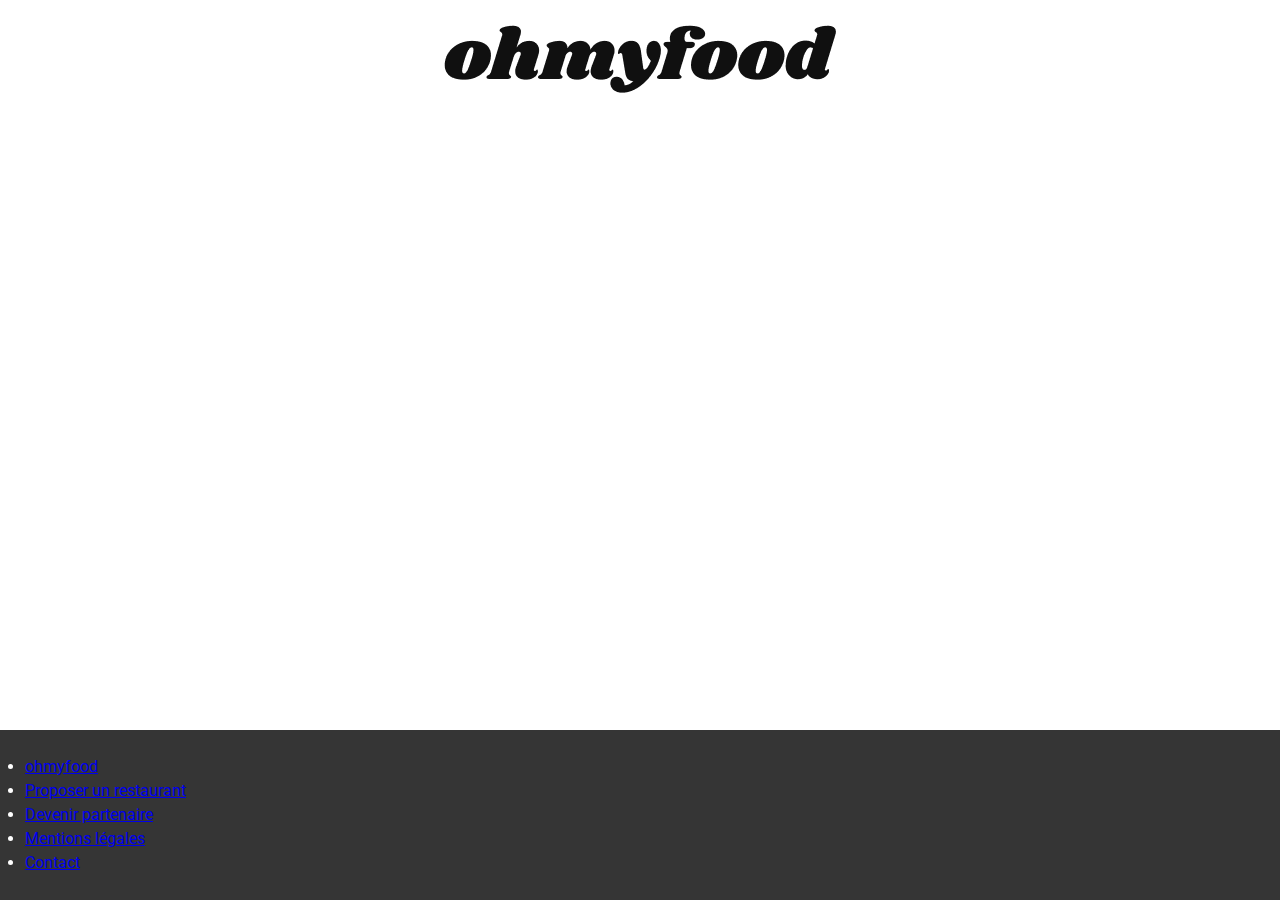
==== index.html @ a278713c "first commit" ====
<!DOCTYPE html>
<html lang="fr">

<head>
  <meta http-equiv="content-type" content="text/html; charset=utf-8" />
  <meta name="author" content="rocode" />
  <title>ohmyfood</title>
  <meta name="viewport" content="width=device-width, initial-scale=1.0" />
  <link rel="stylesheet" href="./public/css/main.css" media="all" />
</head>

<body>
  <div id="wrapper" class="flex-col">
    <!--  HEADER  -->
    <header>
      <!--  logo  -->
      <div class="head-logo">
        <a href="index.html">
          <img src="./public/pic/logo/ohmyfood.png" alt="logo Reservia" />
        </a>
      </div>
    </header>
    <!--  MAIN  -->
    <main>
      <section class="main-head">

      </section>
    </main>
    <!--  FOOTER  -->
    <footer>
      <nav>
        <ul>
          <li><a href="#">ohmyfood</a></li>
          <li><a href="#">Proposer un restaurant</a></li>
          <li><a href="#">Devenir partenaire</a></li>
          <li><a href="#">Mentions légales</a></li>
          <li><a href="#">Contact</a></li>
        </ul>
      </nav>
    </footer>
  </div>
</body>
</html>
---- public/css/main.css ----
@import url("https://fonts.googleapis.com/css2?family=Roboto:wght@400;700&family=Shrikhand&display=swap");
* {
  margin: 0;
  padding: 0;
  border: 0;
  -webkit-box-sizing: border-box;
          box-sizing: border-box;
}

html {
  font-size: 100%;
}

body {
  height: 100%;
  width: 100%;
  background-color: white;
  color: black;
  scroll-behavior: smooth;
  font-family: Roboto, sans-serif;
  font-size: 1rem;
  font-weight: normal;
  line-height: 1.5;
}

main {
  -webkit-box-flex: 1;
      -ms-flex-positive: 1;
          flex-grow: 1;
}

.flex-row {
  display: -webkit-box;
  display: -ms-flexbox;
  display: flex;
  -webkit-box-orient: horizontal;
  -webkit-box-direction: normal;
      -ms-flex-direction: row;
          flex-direction: row;
}

.flex-row-wrap {
  display: -webkit-box;
  display: -ms-flexbox;
  display: flex;
  -webkit-box-orient: horizontal;
  -webkit-box-direction: normal;
      -ms-flex-flow: row wrap;
          flex-flow: row wrap;
}

.flex-col {
  display: -webkit-box;
  display: -ms-flexbox;
  display: flex;
  -webkit-box-orient: vertical;
  -webkit-box-direction: normal;
      -ms-flex-direction: column;
          flex-direction: column;
}

.flex-col-wrap {
  display: -webkit-box;
  display: -ms-flexbox;
  display: flex;
  -webkit-box-orient: vertical;
  -webkit-box-direction: normal;
      -ms-flex-flow: column wrap;
          flex-flow: column wrap;
}

#wrapper {
  min-height: 100vh;
}

header {
  padding-top: 1.5625rem;
  padding-bottom: 0.75rem;
  display: -webkit-box;
  display: -ms-flexbox;
  display: flex;
  -webkit-box-align: center;
      -ms-flex-align: center;
          align-items: center;
  -webkit-box-pack: center;
      -ms-flex-pack: center;
          justify-content: center;
}

header img {
  max-width: 100%;
  min-width: 6rem;
  height: auto;
}

.head-logo {
  -webkit-box-flex: 1;
      -ms-flex-positive: 1;
          flex-grow: 1;
  padding-left: 6.5625rem;
  padding-right: 6.5625rem;
  text-align: center;
  line-height: 0;
}

footer {
  padding: 1.5625rem;
  color: white;
  background: #353535;
}

/*!
 * Font Awesome Free 5.15.3 by @fontawesome - https://fontawesome.com
 * License - https://fontawesome.com/license/free (Icons: CC BY 4.0, Fonts: SIL OFL 1.1, Code: MIT License)
 */
/*!
 * Font Awesome Free 5.15.3 by @fontawesome - https://fontawesome.com
 * License - https://fontawesome.com/license/free (Icons: CC BY 4.0, Fonts: SIL OFL 1.1, Code: MIT License)
 */
@font-face {
  font-family: 'Font Awesome 5 Free';
  font-style: normal;
  font-weight: 900;
  font-display: block;
  src: url("./public/fonts/fa-solid-900.eot");
  src: url("./public/fonts/fa-solid-900.eot?#iefix") format("embedded-opentype"), url("./public/fonts/fa-solid-900.woff2") format("woff2"), url("./public/fonts/fa-solid-900.woff") format("woff"), url("./public/fonts/fa-solid-900.ttf") format("truetype"), url("./public/fonts/fa-solid-900.svg#fontawesome") format("svg");
}

.fa,
.fas {
  font-family: 'Font Awesome 5 Free';
  font-weight: 900;
}

.fa,
.fas,
.far,
.fal,
.fad,
.fab {
  -moz-osx-font-smoothing: grayscale;
  -webkit-font-smoothing: antialiased;
  display: inline-block;
  font-style: normal;
  font-variant: normal;
  text-rendering: auto;
  line-height: 1;
}

.fa-lg {
  font-size: 1.33333em;
  line-height: 0.75em;
  vertical-align: -.0667em;
}

.fa-xs {
  font-size: .75em;
}

.fa-sm {
  font-size: .875em;
}

.fa-1x {
  font-size: 1em;
}

.fa-2x {
  font-size: 2em;
}

.fa-3x {
  font-size: 3em;
}

.fa-4x {
  font-size: 4em;
}

.fa-5x {
  font-size: 5em;
}

.fa-6x {
  font-size: 6em;
}

.fa-7x {
  font-size: 7em;
}

.fa-8x {
  font-size: 8em;
}

.fa-9x {
  font-size: 9em;
}

.fa-10x {
  font-size: 10em;
}

.fa-fw {
  text-align: center;
  width: 1.25em;
}

.fa-ul {
  list-style-type: none;
  margin-left: 2.5em;
  padding-left: 0;
}

.fa-ul > li {
  position: relative;
}

.fa-li {
  left: -2em;
  position: absolute;
  text-align: center;
  width: 2em;
  line-height: inherit;
}

.fa-border {
  border: solid 0.08em #eee;
  border-radius: .1em;
  padding: .2em .25em .15em;
}

.fa-pull-left {
  float: left;
}

.fa-pull-right {
  float: right;
}

.fa.fa-pull-left,
.fas.fa-pull-left,
.far.fa-pull-left,
.fal.fa-pull-left,
.fab.fa-pull-left {
  margin-right: .3em;
}

.fa.fa-pull-right,
.fas.fa-pull-right,
.far.fa-pull-right,
.fal.fa-pull-right,
.fab.fa-pull-right {
  margin-left: .3em;
}

.fa-spin {
  -webkit-animation: fa-spin 2s infinite linear;
          animation: fa-spin 2s infinite linear;
}

.fa-pulse {
  -webkit-animation: fa-spin 1s infinite steps(8);
          animation: fa-spin 1s infinite steps(8);
}

@-webkit-keyframes fa-spin {
  0% {
    -webkit-transform: rotate(0deg);
            transform: rotate(0deg);
  }
  100% {
    -webkit-transform: rotate(360deg);
            transform: rotate(360deg);
  }
}

@keyframes fa-spin {
  0% {
    -webkit-transform: rotate(0deg);
            transform: rotate(0deg);
  }
  100% {
    -webkit-transform: rotate(360deg);
            transform: rotate(360deg);
  }
}

.fa-rotate-90 {
  -ms-filter: "progid:DXImageTransform.Microsoft.BasicImage(rotation=1)";
  -webkit-transform: rotate(90deg);
      -ms-transform: rotate(90deg);
          transform: rotate(90deg);
}

.fa-rotate-180 {
  -ms-filter: "progid:DXImageTransform.Microsoft.BasicImage(rotation=2)";
  -webkit-transform: rotate(180deg);
      -ms-transform: rotate(180deg);
          transform: rotate(180deg);
}

.fa-rotate-270 {
  -ms-filter: "progid:DXImageTransform.Microsoft.BasicImage(rotation=3)";
  -webkit-transform: rotate(270deg);
      -ms-transform: rotate(270deg);
          transform: rotate(270deg);
}

.fa-flip-horizontal {
  -ms-filter: "progid:DXImageTransform.Microsoft.BasicImage(rotation=0, mirror=1)";
  -webkit-transform: scale(-1, 1);
      -ms-transform: scale(-1, 1);
          transform: scale(-1, 1);
}

.fa-flip-vertical {
  -ms-filter: "progid:DXImageTransform.Microsoft.BasicImage(rotation=2, mirror=1)";
  -webkit-transform: scale(1, -1);
      -ms-transform: scale(1, -1);
          transform: scale(1, -1);
}

.fa-flip-both, .fa-flip-horizontal.fa-flip-vertical {
  -ms-filter: "progid:DXImageTransform.Microsoft.BasicImage(rotation=2, mirror=1)";
  -webkit-transform: scale(-1, -1);
      -ms-transform: scale(-1, -1);
          transform: scale(-1, -1);
}

:root .fa-rotate-90,
:root .fa-rotate-180,
:root .fa-rotate-270,
:root .fa-flip-horizontal,
:root .fa-flip-vertical,
:root .fa-flip-both {
  -webkit-filter: none;
          filter: none;
}

.fa-stack {
  display: inline-block;
  height: 2em;
  line-height: 2em;
  position: relative;
  vertical-align: middle;
  width: 2.5em;
}

.fa-stack-1x,
.fa-stack-2x {
  left: 0;
  position: absolute;
  text-align: center;
  width: 100%;
}

.fa-stack-1x {
  line-height: inherit;
}

.fa-stack-2x {
  font-size: 2em;
}

.fa-inverse {
  color: #fff;
}

/* Font Awesome uses the Unicode Private Use Area (PUA) to ensure screen
readers do not read off random characters that represent icons */
.fa-500px:before {
  content: "\f26e";
}

.fa-accessible-icon:before {
  content: "\f368";
}

.fa-accusoft:before {
  content: "\f369";
}

.fa-acquisitions-incorporated:before {
  content: "\f6af";
}

.fa-ad:before {
  content: "\f641";
}

.fa-address-book:before {
  content: "\f2b9";
}

.fa-address-card:before {
  content: "\f2bb";
}

.fa-adjust:before {
  content: "\f042";
}

.fa-adn:before {
  content: "\f170";
}

.fa-adversal:before {
  content: "\f36a";
}

.fa-affiliatetheme:before {
  content: "\f36b";
}

.fa-air-freshener:before {
  content: "\f5d0";
}

.fa-airbnb:before {
  content: "\f834";
}

.fa-algolia:before {
  content: "\f36c";
}

.fa-align-center:before {
  content: "\f037";
}

.fa-align-justify:before {
  content: "\f039";
}

.fa-align-left:before {
  content: "\f036";
}

.fa-align-right:before {
  content: "\f038";
}

.fa-alipay:before {
  content: "\f642";
}

.fa-allergies:before {
  content: "\f461";
}

.fa-amazon:before {
  content: "\f270";
}

.fa-amazon-pay:before {
  content: "\f42c";
}

.fa-ambulance:before {
  content: "\f0f9";
}

.fa-american-sign-language-interpreting:before {
  content: "\f2a3";
}

.fa-amilia:before {
  content: "\f36d";
}

.fa-anchor:before {
  content: "\f13d";
}

.fa-android:before {
  content: "\f17b";
}

.fa-angellist:before {
  content: "\f209";
}

.fa-angle-double-down:before {
  content: "\f103";
}

.fa-angle-double-left:before {
  content: "\f100";
}

.fa-angle-double-right:before {
  content: "\f101";
}

.fa-angle-double-up:before {
  content: "\f102";
}

.fa-angle-down:before {
  content: "\f107";
}

.fa-angle-left:before {
  content: "\f104";
}

.fa-angle-right:before {
  content: "\f105";
}

.fa-angle-up:before {
  content: "\f106";
}

.fa-angry:before {
  content: "\f556";
}

.fa-angrycreative:before {
  content: "\f36e";
}

.fa-angular:before {
  content: "\f420";
}

.fa-ankh:before {
  content: "\f644";
}

.fa-app-store:before {
  content: "\f36f";
}

.fa-app-store-ios:before {
  content: "\f370";
}

.fa-apper:before {
  content: "\f371";
}

.fa-apple:before {
  content: "\f179";
}

.fa-apple-alt:before {
  content: "\f5d1";
}

.fa-apple-pay:before {
  content: "\f415";
}

.fa-archive:before {
  content: "\f187";
}

.fa-archway:before {
  content: "\f557";
}

.fa-arrow-alt-circle-down:before {
  content: "\f358";
}

.fa-arrow-alt-circle-left:before {
  content: "\f359";
}

.fa-arrow-alt-circle-right:before {
  content: "\f35a";
}

.fa-arrow-alt-circle-up:before {
  content: "\f35b";
}

.fa-arrow-circle-down:before {
  content: "\f0ab";
}

.fa-arrow-circle-left:before {
  content: "\f0a8";
}

.fa-arrow-circle-right:before {
  content: "\f0a9";
}

.fa-arrow-circle-up:before {
  content: "\f0aa";
}

.fa-arrow-down:before {
  content: "\f063";
}

.fa-arrow-left:before {
  content: "\f060";
}

.fa-arrow-right:before {
  content: "\f061";
}

.fa-arrow-up:before {
  content: "\f062";
}

.fa-arrows-alt:before {
  content: "\f0b2";
}

.fa-arrows-alt-h:before {
  content: "\f337";
}

.fa-arrows-alt-v:before {
  content: "\f338";
}

.fa-artstation:before {
  content: "\f77a";
}

.fa-assistive-listening-systems:before {
  content: "\f2a2";
}

.fa-asterisk:before {
  content: "\f069";
}

.fa-asymmetrik:before {
  content: "\f372";
}

.fa-at:before {
  content: "\f1fa";
}

.fa-atlas:before {
  content: "\f558";
}

.fa-atlassian:before {
  content: "\f77b";
}

.fa-atom:before {
  content: "\f5d2";
}

.fa-audible:before {
  content: "\f373";
}

.fa-audio-description:before {
  content: "\f29e";
}

.fa-autoprefixer:before {
  content: "\f41c";
}

.fa-avianex:before {
  content: "\f374";
}

.fa-aviato:before {
  content: "\f421";
}

.fa-award:before {
  content: "\f559";
}

.fa-aws:before {
  content: "\f375";
}

.fa-baby:before {
  content: "\f77c";
}

.fa-baby-carriage:before {
  content: "\f77d";
}

.fa-backspace:before {
  content: "\f55a";
}

.fa-backward:before {
  content: "\f04a";
}

.fa-bacon:before {
  content: "\f7e5";
}

.fa-bacteria:before {
  content: "\e059";
}

.fa-bacterium:before {
  content: "\e05a";
}

.fa-bahai:before {
  content: "\f666";
}

.fa-balance-scale:before {
  content: "\f24e";
}

.fa-balance-scale-left:before {
  content: "\f515";
}

.fa-balance-scale-right:before {
  content: "\f516";
}

.fa-ban:before {
  content: "\f05e";
}

.fa-band-aid:before {
  content: "\f462";
}

.fa-bandcamp:before {
  content: "\f2d5";
}

.fa-barcode:before {
  content: "\f02a";
}

.fa-bars:before {
  content: "\f0c9";
}

.fa-baseball-ball:before {
  content: "\f433";
}

.fa-basketball-ball:before {
  content: "\f434";
}

.fa-bath:before {
  content: "\f2cd";
}

.fa-battery-empty:before {
  content: "\f244";
}

.fa-battery-full:before {
  content: "\f240";
}

.fa-battery-half:before {
  content: "\f242";
}

.fa-battery-quarter:before {
  content: "\f243";
}

.fa-battery-three-quarters:before {
  content: "\f241";
}

.fa-battle-net:before {
  content: "\f835";
}

.fa-bed:before {
  content: "\f236";
}

.fa-beer:before {
  content: "\f0fc";
}

.fa-behance:before {
  content: "\f1b4";
}

.fa-behance-square:before {
  content: "\f1b5";
}

.fa-bell:before {
  content: "\f0f3";
}

.fa-bell-slash:before {
  content: "\f1f6";
}

.fa-bezier-curve:before {
  content: "\f55b";
}

.fa-bible:before {
  content: "\f647";
}

.fa-bicycle:before {
  content: "\f206";
}

.fa-biking:before {
  content: "\f84a";
}

.fa-bimobject:before {
  content: "\f378";
}

.fa-binoculars:before {
  content: "\f1e5";
}

.fa-biohazard:before {
  content: "\f780";
}

.fa-birthday-cake:before {
  content: "\f1fd";
}

.fa-bitbucket:before {
  content: "\f171";
}

.fa-bitcoin:before {
  content: "\f379";
}

.fa-bity:before {
  content: "\f37a";
}

.fa-black-tie:before {
  content: "\f27e";
}

.fa-blackberry:before {
  content: "\f37b";
}

.fa-blender:before {
  content: "\f517";
}

.fa-blender-phone:before {
  content: "\f6b6";
}

.fa-blind:before {
  content: "\f29d";
}

.fa-blog:before {
  content: "\f781";
}

.fa-blogger:before {
  content: "\f37c";
}

.fa-blogger-b:before {
  content: "\f37d";
}

.fa-bluetooth:before {
  content: "\f293";
}

.fa-bluetooth-b:before {
  content: "\f294";
}

.fa-bold:before {
  content: "\f032";
}

.fa-bolt:before {
  content: "\f0e7";
}

.fa-bomb:before {
  content: "\f1e2";
}

.fa-bone:before {
  content: "\f5d7";
}

.fa-bong:before {
  content: "\f55c";
}

.fa-book:before {
  content: "\f02d";
}

.fa-book-dead:before {
  content: "\f6b7";
}

.fa-book-medical:before {
  content: "\f7e6";
}

.fa-book-open:before {
  content: "\f518";
}

.fa-book-reader:before {
  content: "\f5da";
}

.fa-bookmark:before {
  content: "\f02e";
}

.fa-bootstrap:before {
  content: "\f836";
}

.fa-border-all:before {
  content: "\f84c";
}

.fa-border-none:before {
  content: "\f850";
}

.fa-border-style:before {
  content: "\f853";
}

.fa-bowling-ball:before {
  content: "\f436";
}

.fa-box:before {
  content: "\f466";
}

.fa-box-open:before {
  content: "\f49e";
}

.fa-box-tissue:before {
  content: "\e05b";
}

.fa-boxes:before {
  content: "\f468";
}

.fa-braille:before {
  content: "\f2a1";
}

.fa-brain:before {
  content: "\f5dc";
}

.fa-bread-slice:before {
  content: "\f7ec";
}

.fa-briefcase:before {
  content: "\f0b1";
}

.fa-briefcase-medical:before {
  content: "\f469";
}

.fa-broadcast-tower:before {
  content: "\f519";
}

.fa-broom:before {
  content: "\f51a";
}

.fa-brush:before {
  content: "\f55d";
}

.fa-btc:before {
  content: "\f15a";
}

.fa-buffer:before {
  content: "\f837";
}

.fa-bug:before {
  content: "\f188";
}

.fa-building:before {
  content: "\f1ad";
}

.fa-bullhorn:before {
  content: "\f0a1";
}

.fa-bullseye:before {
  content: "\f140";
}

.fa-burn:before {
  content: "\f46a";
}

.fa-buromobelexperte:before {
  content: "\f37f";
}

.fa-bus:before {
  content: "\f207";
}

.fa-bus-alt:before {
  content: "\f55e";
}

.fa-business-time:before {
  content: "\f64a";
}

.fa-buy-n-large:before {
  content: "\f8a6";
}

.fa-buysellads:before {
  content: "\f20d";
}

.fa-calculator:before {
  content: "\f1ec";
}

.fa-calendar:before {
  content: "\f133";
}

.fa-calendar-alt:before {
  content: "\f073";
}

.fa-calendar-check:before {
  content: "\f274";
}

.fa-calendar-day:before {
  content: "\f783";
}

.fa-calendar-minus:before {
  content: "\f272";
}

.fa-calendar-plus:before {
  content: "\f271";
}

.fa-calendar-times:before {
  content: "\f273";
}

.fa-calendar-week:before {
  content: "\f784";
}

.fa-camera:before {
  content: "\f030";
}

.fa-camera-retro:before {
  content: "\f083";
}

.fa-campground:before {
  content: "\f6bb";
}

.fa-canadian-maple-leaf:before {
  content: "\f785";
}

.fa-candy-cane:before {
  content: "\f786";
}

.fa-cannabis:before {
  content: "\f55f";
}

.fa-capsules:before {
  content: "\f46b";
}

.fa-car:before {
  content: "\f1b9";
}

.fa-car-alt:before {
  content: "\f5de";
}

.fa-car-battery:before {
  content: "\f5df";
}

.fa-car-crash:before {
  content: "\f5e1";
}

.fa-car-side:before {
  content: "\f5e4";
}

.fa-caravan:before {
  content: "\f8ff";
}

.fa-caret-down:before {
  content: "\f0d7";
}

.fa-caret-left:before {
  content: "\f0d9";
}

.fa-caret-right:before {
  content: "\f0da";
}

.fa-caret-square-down:before {
  content: "\f150";
}

.fa-caret-square-left:before {
  content: "\f191";
}

.fa-caret-square-right:before {
  content: "\f152";
}

.fa-caret-square-up:before {
  content: "\f151";
}

.fa-caret-up:before {
  content: "\f0d8";
}

.fa-carrot:before {
  content: "\f787";
}

.fa-cart-arrow-down:before {
  content: "\f218";
}

.fa-cart-plus:before {
  content: "\f217";
}

.fa-cash-register:before {
  content: "\f788";
}

.fa-cat:before {
  content: "\f6be";
}

.fa-cc-amazon-pay:before {
  content: "\f42d";
}

.fa-cc-amex:before {
  content: "\f1f3";
}

.fa-cc-apple-pay:before {
  content: "\f416";
}

.fa-cc-diners-club:before {
  content: "\f24c";
}

.fa-cc-discover:before {
  content: "\f1f2";
}

.fa-cc-jcb:before {
  content: "\f24b";
}

.fa-cc-mastercard:before {
  content: "\f1f1";
}

.fa-cc-paypal:before {
  content: "\f1f4";
}

.fa-cc-stripe:before {
  content: "\f1f5";
}

.fa-cc-visa:before {
  content: "\f1f0";
}

.fa-centercode:before {
  content: "\f380";
}

.fa-centos:before {
  content: "\f789";
}

.fa-certificate:before {
  content: "\f0a3";
}

.fa-chair:before {
  content: "\f6c0";
}

.fa-chalkboard:before {
  content: "\f51b";
}

.fa-chalkboard-teacher:before {
  content: "\f51c";
}

.fa-charging-station:before {
  content: "\f5e7";
}

.fa-chart-area:before {
  content: "\f1fe";
}

.fa-chart-bar:before {
  content: "\f080";
}

.fa-chart-line:before {
  content: "\f201";
}

.fa-chart-pie:before {
  content: "\f200";
}

.fa-check:before {
  content: "\f00c";
}

.fa-check-circle:before {
  content: "\f058";
}

.fa-check-double:before {
  content: "\f560";
}

.fa-check-square:before {
  content: "\f14a";
}

.fa-cheese:before {
  content: "\f7ef";
}

.fa-chess:before {
  content: "\f439";
}

.fa-chess-bishop:before {
  content: "\f43a";
}

.fa-chess-board:before {
  content: "\f43c";
}

.fa-chess-king:before {
  content: "\f43f";
}

.fa-chess-knight:before {
  content: "\f441";
}

.fa-chess-pawn:before {
  content: "\f443";
}

.fa-chess-queen:before {
  content: "\f445";
}

.fa-chess-rook:before {
  content: "\f447";
}

.fa-chevron-circle-down:before {
  content: "\f13a";
}

.fa-chevron-circle-left:before {
  content: "\f137";
}

.fa-chevron-circle-right:before {
  content: "\f138";
}

.fa-chevron-circle-up:before {
  content: "\f139";
}

.fa-chevron-down:before {
  content: "\f078";
}

.fa-chevron-left:before {
  content: "\f053";
}

.fa-chevron-right:before {
  content: "\f054";
}

.fa-chevron-up:before {
  content: "\f077";
}

.fa-child:before {
  content: "\f1ae";
}

.fa-chrome:before {
  content: "\f268";
}

.fa-chromecast:before {
  content: "\f838";
}

.fa-church:before {
  content: "\f51d";
}

.fa-circle:before {
  content: "\f111";
}

.fa-circle-notch:before {
  content: "\f1ce";
}

.fa-city:before {
  content: "\f64f";
}

.fa-clinic-medical:before {
  content: "\f7f2";
}

.fa-clipboard:before {
  content: "\f328";
}

.fa-clipboard-check:before {
  content: "\f46c";
}

.fa-clipboard-list:before {
  content: "\f46d";
}

.fa-clock:before {
  content: "\f017";
}

.fa-clone:before {
  content: "\f24d";
}

.fa-closed-captioning:before {
  content: "\f20a";
}

.fa-cloud:before {
  content: "\f0c2";
}

.fa-cloud-download-alt:before {
  content: "\f381";
}

.fa-cloud-meatball:before {
  content: "\f73b";
}

.fa-cloud-moon:before {
  content: "\f6c3";
}

.fa-cloud-moon-rain:before {
  content: "\f73c";
}

.fa-cloud-rain:before {
  content: "\f73d";
}

.fa-cloud-showers-heavy:before {
  content: "\f740";
}

.fa-cloud-sun:before {
  content: "\f6c4";
}

.fa-cloud-sun-rain:before {
  content: "\f743";
}

.fa-cloud-upload-alt:before {
  content: "\f382";
}

.fa-cloudflare:before {
  content: "\e07d";
}

.fa-cloudscale:before {
  content: "\f383";
}

.fa-cloudsmith:before {
  content: "\f384";
}

.fa-cloudversify:before {
  content: "\f385";
}

.fa-cocktail:before {
  content: "\f561";
}

.fa-code:before {
  content: "\f121";
}

.fa-code-branch:before {
  content: "\f126";
}

.fa-codepen:before {
  content: "\f1cb";
}

.fa-codiepie:before {
  content: "\f284";
}

.fa-coffee:before {
  content: "\f0f4";
}

.fa-cog:before {
  content: "\f013";
}

.fa-cogs:before {
  content: "\f085";
}

.fa-coins:before {
  content: "\f51e";
}

.fa-columns:before {
  content: "\f0db";
}

.fa-comment:before {
  content: "\f075";
}

.fa-comment-alt:before {
  content: "\f27a";
}

.fa-comment-dollar:before {
  content: "\f651";
}

.fa-comment-dots:before {
  content: "\f4ad";
}

.fa-comment-medical:before {
  content: "\f7f5";
}

.fa-comment-slash:before {
  content: "\f4b3";
}

.fa-comments:before {
  content: "\f086";
}

.fa-comments-dollar:before {
  content: "\f653";
}

.fa-compact-disc:before {
  content: "\f51f";
}

.fa-compass:before {
  content: "\f14e";
}

.fa-compress:before {
  content: "\f066";
}

.fa-compress-alt:before {
  content: "\f422";
}

.fa-compress-arrows-alt:before {
  content: "\f78c";
}

.fa-concierge-bell:before {
  content: "\f562";
}

.fa-confluence:before {
  content: "\f78d";
}

.fa-connectdevelop:before {
  content: "\f20e";
}

.fa-contao:before {
  content: "\f26d";
}

.fa-cookie:before {
  content: "\f563";
}

.fa-cookie-bite:before {
  content: "\f564";
}

.fa-copy:before {
  content: "\f0c5";
}

.fa-copyright:before {
  content: "\f1f9";
}

.fa-cotton-bureau:before {
  content: "\f89e";
}

.fa-couch:before {
  content: "\f4b8";
}

.fa-cpanel:before {
  content: "\f388";
}

.fa-creative-commons:before {
  content: "\f25e";
}

.fa-creative-commons-by:before {
  content: "\f4e7";
}

.fa-creative-commons-nc:before {
  content: "\f4e8";
}

.fa-creative-commons-nc-eu:before {
  content: "\f4e9";
}

.fa-creative-commons-nc-jp:before {
  content: "\f4ea";
}

.fa-creative-commons-nd:before {
  content: "\f4eb";
}

.fa-creative-commons-pd:before {
  content: "\f4ec";
}

.fa-creative-commons-pd-alt:before {
  content: "\f4ed";
}

.fa-creative-commons-remix:before {
  content: "\f4ee";
}

.fa-creative-commons-sa:before {
  content: "\f4ef";
}

.fa-creative-commons-sampling:before {
  content: "\f4f0";
}

.fa-creative-commons-sampling-plus:before {
  content: "\f4f1";
}

.fa-creative-commons-share:before {
  content: "\f4f2";
}

.fa-creative-commons-zero:before {
  content: "\f4f3";
}

.fa-credit-card:before {
  content: "\f09d";
}

.fa-critical-role:before {
  content: "\f6c9";
}

.fa-crop:before {
  content: "\f125";
}

.fa-crop-alt:before {
  content: "\f565";
}

.fa-cross:before {
  content: "\f654";
}

.fa-crosshairs:before {
  content: "\f05b";
}

.fa-crow:before {
  content: "\f520";
}

.fa-crown:before {
  content: "\f521";
}

.fa-crutch:before {
  content: "\f7f7";
}

.fa-css3:before {
  content: "\f13c";
}

.fa-css3-alt:before {
  content: "\f38b";
}

.fa-cube:before {
  content: "\f1b2";
}

.fa-cubes:before {
  content: "\f1b3";
}

.fa-cut:before {
  content: "\f0c4";
}

.fa-cuttlefish:before {
  content: "\f38c";
}

.fa-d-and-d:before {
  content: "\f38d";
}

.fa-d-and-d-beyond:before {
  content: "\f6ca";
}

.fa-dailymotion:before {
  content: "\e052";
}

.fa-dashcube:before {
  content: "\f210";
}

.fa-database:before {
  content: "\f1c0";
}

.fa-deaf:before {
  content: "\f2a4";
}

.fa-deezer:before {
  content: "\e077";
}

.fa-delicious:before {
  content: "\f1a5";
}

.fa-democrat:before {
  content: "\f747";
}

.fa-deploydog:before {
  content: "\f38e";
}

.fa-deskpro:before {
  content: "\f38f";
}

.fa-desktop:before {
  content: "\f108";
}

.fa-dev:before {
  content: "\f6cc";
}

.fa-deviantart:before {
  content: "\f1bd";
}

.fa-dharmachakra:before {
  content: "\f655";
}

.fa-dhl:before {
  content: "\f790";
}

.fa-diagnoses:before {
  content: "\f470";
}

.fa-diaspora:before {
  content: "\f791";
}

.fa-dice:before {
  content: "\f522";
}

.fa-dice-d20:before {
  content: "\f6cf";
}

.fa-dice-d6:before {
  content: "\f6d1";
}

.fa-dice-five:before {
  content: "\f523";
}

.fa-dice-four:before {
  content: "\f524";
}

.fa-dice-one:before {
  content: "\f525";
}

.fa-dice-six:before {
  content: "\f526";
}

.fa-dice-three:before {
  content: "\f527";
}

.fa-dice-two:before {
  content: "\f528";
}

.fa-digg:before {
  content: "\f1a6";
}

.fa-digital-ocean:before {
  content: "\f391";
}

.fa-digital-tachograph:before {
  content: "\f566";
}

.fa-directions:before {
  content: "\f5eb";
}

.fa-discord:before {
  content: "\f392";
}

.fa-discourse:before {
  content: "\f393";
}

.fa-disease:before {
  content: "\f7fa";
}

.fa-divide:before {
  content: "\f529";
}

.fa-dizzy:before {
  content: "\f567";
}

.fa-dna:before {
  content: "\f471";
}

.fa-dochub:before {
  content: "\f394";
}

.fa-docker:before {
  content: "\f395";
}

.fa-dog:before {
  content: "\f6d3";
}

.fa-dollar-sign:before {
  content: "\f155";
}

.fa-dolly:before {
  content: "\f472";
}

.fa-dolly-flatbed:before {
  content: "\f474";
}

.fa-donate:before {
  content: "\f4b9";
}

.fa-door-closed:before {
  content: "\f52a";
}

.fa-door-open:before {
  content: "\f52b";
}

.fa-dot-circle:before {
  content: "\f192";
}

.fa-dove:before {
  content: "\f4ba";
}

.fa-download:before {
  content: "\f019";
}

.fa-draft2digital:before {
  content: "\f396";
}

.fa-drafting-compass:before {
  content: "\f568";
}

.fa-dragon:before {
  content: "\f6d5";
}

.fa-draw-polygon:before {
  content: "\f5ee";
}

.fa-dribbble:before {
  content: "\f17d";
}

.fa-dribbble-square:before {
  content: "\f397";
}

.fa-dropbox:before {
  content: "\f16b";
}

.fa-drum:before {
  content: "\f569";
}

.fa-drum-steelpan:before {
  content: "\f56a";
}

.fa-drumstick-bite:before {
  content: "\f6d7";
}

.fa-drupal:before {
  content: "\f1a9";
}

.fa-dumbbell:before {
  content: "\f44b";
}

.fa-dumpster:before {
  content: "\f793";
}

.fa-dumpster-fire:before {
  content: "\f794";
}

.fa-dungeon:before {
  content: "\f6d9";
}

.fa-dyalog:before {
  content: "\f399";
}

.fa-earlybirds:before {
  content: "\f39a";
}

.fa-ebay:before {
  content: "\f4f4";
}

.fa-edge:before {
  content: "\f282";
}

.fa-edge-legacy:before {
  content: "\e078";
}

.fa-edit:before {
  content: "\f044";
}

.fa-egg:before {
  content: "\f7fb";
}

.fa-eject:before {
  content: "\f052";
}

.fa-elementor:before {
  content: "\f430";
}

.fa-ellipsis-h:before {
  content: "\f141";
}

.fa-ellipsis-v:before {
  content: "\f142";
}

.fa-ello:before {
  content: "\f5f1";
}

.fa-ember:before {
  content: "\f423";
}

.fa-empire:before {
  content: "\f1d1";
}

.fa-envelope:before {
  content: "\f0e0";
}

.fa-envelope-open:before {
  content: "\f2b6";
}

.fa-envelope-open-text:before {
  content: "\f658";
}

.fa-envelope-square:before {
  content: "\f199";
}

.fa-envira:before {
  content: "\f299";
}

.fa-equals:before {
  content: "\f52c";
}

.fa-eraser:before {
  content: "\f12d";
}

.fa-erlang:before {
  content: "\f39d";
}

.fa-ethereum:before {
  content: "\f42e";
}

.fa-ethernet:before {
  content: "\f796";
}

.fa-etsy:before {
  content: "\f2d7";
}

.fa-euro-sign:before {
  content: "\f153";
}

.fa-evernote:before {
  content: "\f839";
}

.fa-exchange-alt:before {
  content: "\f362";
}

.fa-exclamation:before {
  content: "\f12a";
}

.fa-exclamation-circle:before {
  content: "\f06a";
}

.fa-exclamation-triangle:before {
  content: "\f071";
}

.fa-expand:before {
  content: "\f065";
}

.fa-expand-alt:before {
  content: "\f424";
}

.fa-expand-arrows-alt:before {
  content: "\f31e";
}

.fa-expeditedssl:before {
  content: "\f23e";
}

.fa-external-link-alt:before {
  content: "\f35d";
}

.fa-external-link-square-alt:before {
  content: "\f360";
}

.fa-eye:before {
  content: "\f06e";
}

.fa-eye-dropper:before {
  content: "\f1fb";
}

.fa-eye-slash:before {
  content: "\f070";
}

.fa-facebook:before {
  content: "\f09a";
}

.fa-facebook-f:before {
  content: "\f39e";
}

.fa-facebook-messenger:before {
  content: "\f39f";
}

.fa-facebook-square:before {
  content: "\f082";
}

.fa-fan:before {
  content: "\f863";
}

.fa-fantasy-flight-games:before {
  content: "\f6dc";
}

.fa-fast-backward:before {
  content: "\f049";
}

.fa-fast-forward:before {
  content: "\f050";
}

.fa-faucet:before {
  content: "\e005";
}

.fa-fax:before {
  content: "\f1ac";
}

.fa-feather:before {
  content: "\f52d";
}

.fa-feather-alt:before {
  content: "\f56b";
}

.fa-fedex:before {
  content: "\f797";
}

.fa-fedora:before {
  content: "\f798";
}

.fa-female:before {
  content: "\f182";
}

.fa-fighter-jet:before {
  content: "\f0fb";
}

.fa-figma:before {
  content: "\f799";
}

.fa-file:before {
  content: "\f15b";
}

.fa-file-alt:before {
  content: "\f15c";
}

.fa-file-archive:before {
  content: "\f1c6";
}

.fa-file-audio:before {
  content: "\f1c7";
}

.fa-file-code:before {
  content: "\f1c9";
}

.fa-file-contract:before {
  content: "\f56c";
}

.fa-file-csv:before {
  content: "\f6dd";
}

.fa-file-download:before {
  content: "\f56d";
}

.fa-file-excel:before {
  content: "\f1c3";
}

.fa-file-export:before {
  content: "\f56e";
}

.fa-file-image:before {
  content: "\f1c5";
}

.fa-file-import:before {
  content: "\f56f";
}

.fa-file-invoice:before {
  content: "\f570";
}

.fa-file-invoice-dollar:before {
  content: "\f571";
}

.fa-file-medical:before {
  content: "\f477";
}

.fa-file-medical-alt:before {
  content: "\f478";
}

.fa-file-pdf:before {
  content: "\f1c1";
}

.fa-file-powerpoint:before {
  content: "\f1c4";
}

.fa-file-prescription:before {
  content: "\f572";
}

.fa-file-signature:before {
  content: "\f573";
}

.fa-file-upload:before {
  content: "\f574";
}

.fa-file-video:before {
  content: "\f1c8";
}

.fa-file-word:before {
  content: "\f1c2";
}

.fa-fill:before {
  content: "\f575";
}

.fa-fill-drip:before {
  content: "\f576";
}

.fa-film:before {
  content: "\f008";
}

.fa-filter:before {
  content: "\f0b0";
}

.fa-fingerprint:before {
  content: "\f577";
}

.fa-fire:before {
  content: "\f06d";
}

.fa-fire-alt:before {
  content: "\f7e4";
}

.fa-fire-extinguisher:before {
  content: "\f134";
}

.fa-firefox:before {
  content: "\f269";
}

.fa-firefox-browser:before {
  content: "\e007";
}

.fa-first-aid:before {
  content: "\f479";
}

.fa-first-order:before {
  content: "\f2b0";
}

.fa-first-order-alt:before {
  content: "\f50a";
}

.fa-firstdraft:before {
  content: "\f3a1";
}

.fa-fish:before {
  content: "\f578";
}

.fa-fist-raised:before {
  content: "\f6de";
}

.fa-flag:before {
  content: "\f024";
}

.fa-flag-checkered:before {
  content: "\f11e";
}

.fa-flag-usa:before {
  content: "\f74d";
}

.fa-flask:before {
  content: "\f0c3";
}

.fa-flickr:before {
  content: "\f16e";
}

.fa-flipboard:before {
  content: "\f44d";
}

.fa-flushed:before {
  content: "\f579";
}

.fa-fly:before {
  content: "\f417";
}

.fa-folder:before {
  content: "\f07b";
}

.fa-folder-minus:before {
  content: "\f65d";
}

.fa-folder-open:before {
  content: "\f07c";
}

.fa-folder-plus:before {
  content: "\f65e";
}

.fa-font:before {
  content: "\f031";
}

.fa-font-awesome:before {
  content: "\f2b4";
}

.fa-font-awesome-alt:before {
  content: "\f35c";
}

.fa-font-awesome-flag:before {
  content: "\f425";
}

.fa-font-awesome-logo-full:before {
  content: "\f4e6";
}

.fa-fonticons:before {
  content: "\f280";
}

.fa-fonticons-fi:before {
  content: "\f3a2";
}

.fa-football-ball:before {
  content: "\f44e";
}

.fa-fort-awesome:before {
  content: "\f286";
}

.fa-fort-awesome-alt:before {
  content: "\f3a3";
}

.fa-forumbee:before {
  content: "\f211";
}

.fa-forward:before {
  content: "\f04e";
}

.fa-foursquare:before {
  content: "\f180";
}

.fa-free-code-camp:before {
  content: "\f2c5";
}

.fa-freebsd:before {
  content: "\f3a4";
}

.fa-frog:before {
  content: "\f52e";
}

.fa-frown:before {
  content: "\f119";
}

.fa-frown-open:before {
  content: "\f57a";
}

.fa-fulcrum:before {
  content: "\f50b";
}

.fa-funnel-dollar:before {
  content: "\f662";
}

.fa-futbol:before {
  content: "\f1e3";
}

.fa-galactic-republic:before {
  content: "\f50c";
}

.fa-galactic-senate:before {
  content: "\f50d";
}

.fa-gamepad:before {
  content: "\f11b";
}

.fa-gas-pump:before {
  content: "\f52f";
}

.fa-gavel:before {
  content: "\f0e3";
}

.fa-gem:before {
  content: "\f3a5";
}

.fa-genderless:before {
  content: "\f22d";
}

.fa-get-pocket:before {
  content: "\f265";
}

.fa-gg:before {
  content: "\f260";
}

.fa-gg-circle:before {
  content: "\f261";
}

.fa-ghost:before {
  content: "\f6e2";
}

.fa-gift:before {
  content: "\f06b";
}

.fa-gifts:before {
  content: "\f79c";
}

.fa-git:before {
  content: "\f1d3";
}

.fa-git-alt:before {
  content: "\f841";
}

.fa-git-square:before {
  content: "\f1d2";
}

.fa-github:before {
  content: "\f09b";
}

.fa-github-alt:before {
  content: "\f113";
}

.fa-github-square:before {
  content: "\f092";
}

.fa-gitkraken:before {
  content: "\f3a6";
}

.fa-gitlab:before {
  content: "\f296";
}

.fa-gitter:before {
  content: "\f426";
}

.fa-glass-cheers:before {
  content: "\f79f";
}

.fa-glass-martini:before {
  content: "\f000";
}

.fa-glass-martini-alt:before {
  content: "\f57b";
}

.fa-glass-whiskey:before {
  content: "\f7a0";
}

.fa-glasses:before {
  content: "\f530";
}

.fa-glide:before {
  content: "\f2a5";
}

.fa-glide-g:before {
  content: "\f2a6";
}

.fa-globe:before {
  content: "\f0ac";
}

.fa-globe-africa:before {
  content: "\f57c";
}

.fa-globe-americas:before {
  content: "\f57d";
}

.fa-globe-asia:before {
  content: "\f57e";
}

.fa-globe-europe:before {
  content: "\f7a2";
}

.fa-gofore:before {
  content: "\f3a7";
}

.fa-golf-ball:before {
  content: "\f450";
}

.fa-goodreads:before {
  content: "\f3a8";
}

.fa-goodreads-g:before {
  content: "\f3a9";
}

.fa-google:before {
  content: "\f1a0";
}

.fa-google-drive:before {
  content: "\f3aa";
}

.fa-google-pay:before {
  content: "\e079";
}

.fa-google-play:before {
  content: "\f3ab";
}

.fa-google-plus:before {
  content: "\f2b3";
}

.fa-google-plus-g:before {
  content: "\f0d5";
}

.fa-google-plus-square:before {
  content: "\f0d4";
}

.fa-google-wallet:before {
  content: "\f1ee";
}

.fa-gopuram:before {
  content: "\f664";
}

.fa-graduation-cap:before {
  content: "\f19d";
}

.fa-gratipay:before {
  content: "\f184";
}

.fa-grav:before {
  content: "\f2d6";
}

.fa-greater-than:before {
  content: "\f531";
}

.fa-greater-than-equal:before {
  content: "\f532";
}

.fa-grimace:before {
  content: "\f57f";
}

.fa-grin:before {
  content: "\f580";
}

.fa-grin-alt:before {
  content: "\f581";
}

.fa-grin-beam:before {
  content: "\f582";
}

.fa-grin-beam-sweat:before {
  content: "\f583";
}

.fa-grin-hearts:before {
  content: "\f584";
}

.fa-grin-squint:before {
  content: "\f585";
}

.fa-grin-squint-tears:before {
  content: "\f586";
}

.fa-grin-stars:before {
  content: "\f587";
}

.fa-grin-tears:before {
  content: "\f588";
}

.fa-grin-tongue:before {
  content: "\f589";
}

.fa-grin-tongue-squint:before {
  content: "\f58a";
}

.fa-grin-tongue-wink:before {
  content: "\f58b";
}

.fa-grin-wink:before {
  content: "\f58c";
}

.fa-grip-horizontal:before {
  content: "\f58d";
}

.fa-grip-lines:before {
  content: "\f7a4";
}

.fa-grip-lines-vertical:before {
  content: "\f7a5";
}

.fa-grip-vertical:before {
  content: "\f58e";
}

.fa-gripfire:before {
  content: "\f3ac";
}

.fa-grunt:before {
  content: "\f3ad";
}

.fa-guilded:before {
  content: "\e07e";
}

.fa-guitar:before {
  content: "\f7a6";
}

.fa-gulp:before {
  content: "\f3ae";
}

.fa-h-square:before {
  content: "\f0fd";
}

.fa-hacker-news:before {
  content: "\f1d4";
}

.fa-hacker-news-square:before {
  content: "\f3af";
}

.fa-hackerrank:before {
  content: "\f5f7";
}

.fa-hamburger:before {
  content: "\f805";
}

.fa-hammer:before {
  content: "\f6e3";
}

.fa-hamsa:before {
  content: "\f665";
}

.fa-hand-holding:before {
  content: "\f4bd";
}

.fa-hand-holding-heart:before {
  content: "\f4be";
}

.fa-hand-holding-medical:before {
  content: "\e05c";
}

.fa-hand-holding-usd:before {
  content: "\f4c0";
}

.fa-hand-holding-water:before {
  content: "\f4c1";
}

.fa-hand-lizard:before {
  content: "\f258";
}

.fa-hand-middle-finger:before {
  content: "\f806";
}

.fa-hand-paper:before {
  content: "\f256";
}

.fa-hand-peace:before {
  content: "\f25b";
}

.fa-hand-point-down:before {
  content: "\f0a7";
}

.fa-hand-point-left:before {
  content: "\f0a5";
}

.fa-hand-point-right:before {
  content: "\f0a4";
}

.fa-hand-point-up:before {
  content: "\f0a6";
}

.fa-hand-pointer:before {
  content: "\f25a";
}

.fa-hand-rock:before {
  content: "\f255";
}

.fa-hand-scissors:before {
  content: "\f257";
}

.fa-hand-sparkles:before {
  content: "\e05d";
}

.fa-hand-spock:before {
  content: "\f259";
}

.fa-hands:before {
  content: "\f4c2";
}

.fa-hands-helping:before {
  content: "\f4c4";
}

.fa-hands-wash:before {
  content: "\e05e";
}

.fa-handshake:before {
  content: "\f2b5";
}

.fa-handshake-alt-slash:before {
  content: "\e05f";
}

.fa-handshake-slash:before {
  content: "\e060";
}

.fa-hanukiah:before {
  content: "\f6e6";
}

.fa-hard-hat:before {
  content: "\f807";
}

.fa-hashtag:before {
  content: "\f292";
}

.fa-hat-cowboy:before {
  content: "\f8c0";
}

.fa-hat-cowboy-side:before {
  content: "\f8c1";
}

.fa-hat-wizard:before {
  content: "\f6e8";
}

.fa-hdd:before {
  content: "\f0a0";
}

.fa-head-side-cough:before {
  content: "\e061";
}

.fa-head-side-cough-slash:before {
  content: "\e062";
}

.fa-head-side-mask:before {
  content: "\e063";
}

.fa-head-side-virus:before {
  content: "\e064";
}

.fa-heading:before {
  content: "\f1dc";
}

.fa-headphones:before {
  content: "\f025";
}

.fa-headphones-alt:before {
  content: "\f58f";
}

.fa-headset:before {
  content: "\f590";
}

.fa-heart:before {
  content: "\f004";
}

.fa-heart-broken:before {
  content: "\f7a9";
}

.fa-heartbeat:before {
  content: "\f21e";
}

.fa-helicopter:before {
  content: "\f533";
}

.fa-highlighter:before {
  content: "\f591";
}

.fa-hiking:before {
  content: "\f6ec";
}

.fa-hippo:before {
  content: "\f6ed";
}

.fa-hips:before {
  content: "\f452";
}

.fa-hire-a-helper:before {
  content: "\f3b0";
}

.fa-history:before {
  content: "\f1da";
}

.fa-hive:before {
  content: "\e07f";
}

.fa-hockey-puck:before {
  content: "\f453";
}

.fa-holly-berry:before {
  content: "\f7aa";
}

.fa-home:before {
  content: "\f015";
}

.fa-hooli:before {
  content: "\f427";
}

.fa-hornbill:before {
  content: "\f592";
}

.fa-horse:before {
  content: "\f6f0";
}

.fa-horse-head:before {
  content: "\f7ab";
}

.fa-hospital:before {
  content: "\f0f8";
}

.fa-hospital-alt:before {
  content: "\f47d";
}

.fa-hospital-symbol:before {
  content: "\f47e";
}

.fa-hospital-user:before {
  content: "\f80d";
}

.fa-hot-tub:before {
  content: "\f593";
}

.fa-hotdog:before {
  content: "\f80f";
}

.fa-hotel:before {
  content: "\f594";
}

.fa-hotjar:before {
  content: "\f3b1";
}

.fa-hourglass:before {
  content: "\f254";
}

.fa-hourglass-end:before {
  content: "\f253";
}

.fa-hourglass-half:before {
  content: "\f252";
}

.fa-hourglass-start:before {
  content: "\f251";
}

.fa-house-damage:before {
  content: "\f6f1";
}

.fa-house-user:before {
  content: "\e065";
}

.fa-houzz:before {
  content: "\f27c";
}

.fa-hryvnia:before {
  content: "\f6f2";
}

.fa-html5:before {
  content: "\f13b";
}

.fa-hubspot:before {
  content: "\f3b2";
}

.fa-i-cursor:before {
  content: "\f246";
}

.fa-ice-cream:before {
  content: "\f810";
}

.fa-icicles:before {
  content: "\f7ad";
}

.fa-icons:before {
  content: "\f86d";
}

.fa-id-badge:before {
  content: "\f2c1";
}

.fa-id-card:before {
  content: "\f2c2";
}

.fa-id-card-alt:before {
  content: "\f47f";
}

.fa-ideal:before {
  content: "\e013";
}

.fa-igloo:before {
  content: "\f7ae";
}

.fa-image:before {
  content: "\f03e";
}

.fa-images:before {
  content: "\f302";
}

.fa-imdb:before {
  content: "\f2d8";
}

.fa-inbox:before {
  content: "\f01c";
}

.fa-indent:before {
  content: "\f03c";
}

.fa-industry:before {
  content: "\f275";
}

.fa-infinity:before {
  content: "\f534";
}

.fa-info:before {
  content: "\f129";
}

.fa-info-circle:before {
  content: "\f05a";
}

.fa-innosoft:before {
  content: "\e080";
}

.fa-instagram:before {
  content: "\f16d";
}

.fa-instagram-square:before {
  content: "\e055";
}

.fa-instalod:before {
  content: "\e081";
}

.fa-intercom:before {
  content: "\f7af";
}

.fa-internet-explorer:before {
  content: "\f26b";
}

.fa-invision:before {
  content: "\f7b0";
}

.fa-ioxhost:before {
  content: "\f208";
}

.fa-italic:before {
  content: "\f033";
}

.fa-itch-io:before {
  content: "\f83a";
}

.fa-itunes:before {
  content: "\f3b4";
}

.fa-itunes-note:before {
  content: "\f3b5";
}

.fa-java:before {
  content: "\f4e4";
}

.fa-jedi:before {
  content: "\f669";
}

.fa-jedi-order:before {
  content: "\f50e";
}

.fa-jenkins:before {
  content: "\f3b6";
}

.fa-jira:before {
  content: "\f7b1";
}

.fa-joget:before {
  content: "\f3b7";
}

.fa-joint:before {
  content: "\f595";
}

.fa-joomla:before {
  content: "\f1aa";
}

.fa-journal-whills:before {
  content: "\f66a";
}

.fa-js:before {
  content: "\f3b8";
}

.fa-js-square:before {
  content: "\f3b9";
}

.fa-jsfiddle:before {
  content: "\f1cc";
}

.fa-kaaba:before {
  content: "\f66b";
}

.fa-kaggle:before {
  content: "\f5fa";
}

.fa-key:before {
  content: "\f084";
}

.fa-keybase:before {
  content: "\f4f5";
}

.fa-keyboard:before {
  content: "\f11c";
}

.fa-keycdn:before {
  content: "\f3ba";
}

.fa-khanda:before {
  content: "\f66d";
}

.fa-kickstarter:before {
  content: "\f3bb";
}

.fa-kickstarter-k:before {
  content: "\f3bc";
}

.fa-kiss:before {
  content: "\f596";
}

.fa-kiss-beam:before {
  content: "\f597";
}

.fa-kiss-wink-heart:before {
  content: "\f598";
}

.fa-kiwi-bird:before {
  content: "\f535";
}

.fa-korvue:before {
  content: "\f42f";
}

.fa-landmark:before {
  content: "\f66f";
}

.fa-language:before {
  content: "\f1ab";
}

.fa-laptop:before {
  content: "\f109";
}

.fa-laptop-code:before {
  content: "\f5fc";
}

.fa-laptop-house:before {
  content: "\e066";
}

.fa-laptop-medical:before {
  content: "\f812";
}

.fa-laravel:before {
  content: "\f3bd";
}

.fa-lastfm:before {
  content: "\f202";
}

.fa-lastfm-square:before {
  content: "\f203";
}

.fa-laugh:before {
  content: "\f599";
}

.fa-laugh-beam:before {
  content: "\f59a";
}

.fa-laugh-squint:before {
  content: "\f59b";
}

.fa-laugh-wink:before {
  content: "\f59c";
}

.fa-layer-group:before {
  content: "\f5fd";
}

.fa-leaf:before {
  content: "\f06c";
}

.fa-leanpub:before {
  content: "\f212";
}

.fa-lemon:before {
  content: "\f094";
}

.fa-less:before {
  content: "\f41d";
}

.fa-less-than:before {
  content: "\f536";
}

.fa-less-than-equal:before {
  content: "\f537";
}

.fa-level-down-alt:before {
  content: "\f3be";
}

.fa-level-up-alt:before {
  content: "\f3bf";
}

.fa-life-ring:before {
  content: "\f1cd";
}

.fa-lightbulb:before {
  content: "\f0eb";
}

.fa-line:before {
  content: "\f3c0";
}

.fa-link:before {
  content: "\f0c1";
}

.fa-linkedin:before {
  content: "\f08c";
}

.fa-linkedin-in:before {
  content: "\f0e1";
}

.fa-linode:before {
  content: "\f2b8";
}

.fa-linux:before {
  content: "\f17c";
}

.fa-lira-sign:before {
  content: "\f195";
}

.fa-list:before {
  content: "\f03a";
}

.fa-list-alt:before {
  content: "\f022";
}

.fa-list-ol:before {
  content: "\f0cb";
}

.fa-list-ul:before {
  content: "\f0ca";
}

.fa-location-arrow:before {
  content: "\f124";
}

.fa-lock:before {
  content: "\f023";
}

.fa-lock-open:before {
  content: "\f3c1";
}

.fa-long-arrow-alt-down:before {
  content: "\f309";
}

.fa-long-arrow-alt-left:before {
  content: "\f30a";
}

.fa-long-arrow-alt-right:before {
  content: "\f30b";
}

.fa-long-arrow-alt-up:before {
  content: "\f30c";
}

.fa-low-vision:before {
  content: "\f2a8";
}

.fa-luggage-cart:before {
  content: "\f59d";
}

.fa-lungs:before {
  content: "\f604";
}

.fa-lungs-virus:before {
  content: "\e067";
}

.fa-lyft:before {
  content: "\f3c3";
}

.fa-magento:before {
  content: "\f3c4";
}

.fa-magic:before {
  content: "\f0d0";
}

.fa-magnet:before {
  content: "\f076";
}

.fa-mail-bulk:before {
  content: "\f674";
}

.fa-mailchimp:before {
  content: "\f59e";
}

.fa-male:before {
  content: "\f183";
}

.fa-mandalorian:before {
  content: "\f50f";
}

.fa-map:before {
  content: "\f279";
}

.fa-map-marked:before {
  content: "\f59f";
}

.fa-map-marked-alt:before {
  content: "\f5a0";
}

.fa-map-marker:before {
  content: "\f041";
}

.fa-map-marker-alt:before {
  content: "\f3c5";
}

.fa-map-pin:before {
  content: "\f276";
}

.fa-map-signs:before {
  content: "\f277";
}

.fa-markdown:before {
  content: "\f60f";
}

.fa-marker:before {
  content: "\f5a1";
}

.fa-mars:before {
  content: "\f222";
}

.fa-mars-double:before {
  content: "\f227";
}

.fa-mars-stroke:before {
  content: "\f229";
}

.fa-mars-stroke-h:before {
  content: "\f22b";
}

.fa-mars-stroke-v:before {
  content: "\f22a";
}

.fa-mask:before {
  content: "\f6fa";
}

.fa-mastodon:before {
  content: "\f4f6";
}

.fa-maxcdn:before {
  content: "\f136";
}

.fa-mdb:before {
  content: "\f8ca";
}

.fa-medal:before {
  content: "\f5a2";
}

.fa-medapps:before {
  content: "\f3c6";
}

.fa-medium:before {
  content: "\f23a";
}

.fa-medium-m:before {
  content: "\f3c7";
}

.fa-medkit:before {
  content: "\f0fa";
}

.fa-medrt:before {
  content: "\f3c8";
}

.fa-meetup:before {
  content: "\f2e0";
}

.fa-megaport:before {
  content: "\f5a3";
}

.fa-meh:before {
  content: "\f11a";
}

.fa-meh-blank:before {
  content: "\f5a4";
}

.fa-meh-rolling-eyes:before {
  content: "\f5a5";
}

.fa-memory:before {
  content: "\f538";
}

.fa-mendeley:before {
  content: "\f7b3";
}

.fa-menorah:before {
  content: "\f676";
}

.fa-mercury:before {
  content: "\f223";
}

.fa-meteor:before {
  content: "\f753";
}

.fa-microblog:before {
  content: "\e01a";
}

.fa-microchip:before {
  content: "\f2db";
}

.fa-microphone:before {
  content: "\f130";
}

.fa-microphone-alt:before {
  content: "\f3c9";
}

.fa-microphone-alt-slash:before {
  content: "\f539";
}

.fa-microphone-slash:before {
  content: "\f131";
}

.fa-microscope:before {
  content: "\f610";
}

.fa-microsoft:before {
  content: "\f3ca";
}

.fa-minus:before {
  content: "\f068";
}

.fa-minus-circle:before {
  content: "\f056";
}

.fa-minus-square:before {
  content: "\f146";
}

.fa-mitten:before {
  content: "\f7b5";
}

.fa-mix:before {
  content: "\f3cb";
}

.fa-mixcloud:before {
  content: "\f289";
}

.fa-mixer:before {
  content: "\e056";
}

.fa-mizuni:before {
  content: "\f3cc";
}

.fa-mobile:before {
  content: "\f10b";
}

.fa-mobile-alt:before {
  content: "\f3cd";
}

.fa-modx:before {
  content: "\f285";
}

.fa-monero:before {
  content: "\f3d0";
}

.fa-money-bill:before {
  content: "\f0d6";
}

.fa-money-bill-alt:before {
  content: "\f3d1";
}

.fa-money-bill-wave:before {
  content: "\f53a";
}

.fa-money-bill-wave-alt:before {
  content: "\f53b";
}

.fa-money-check:before {
  content: "\f53c";
}

.fa-money-check-alt:before {
  content: "\f53d";
}

.fa-monument:before {
  content: "\f5a6";
}

.fa-moon:before {
  content: "\f186";
}

.fa-mortar-pestle:before {
  content: "\f5a7";
}

.fa-mosque:before {
  content: "\f678";
}

.fa-motorcycle:before {
  content: "\f21c";
}

.fa-mountain:before {
  content: "\f6fc";
}

.fa-mouse:before {
  content: "\f8cc";
}

.fa-mouse-pointer:before {
  content: "\f245";
}

.fa-mug-hot:before {
  content: "\f7b6";
}

.fa-music:before {
  content: "\f001";
}

.fa-napster:before {
  content: "\f3d2";
}

.fa-neos:before {
  content: "\f612";
}

.fa-network-wired:before {
  content: "\f6ff";
}

.fa-neuter:before {
  content: "\f22c";
}

.fa-newspaper:before {
  content: "\f1ea";
}

.fa-nimblr:before {
  content: "\f5a8";
}

.fa-node:before {
  content: "\f419";
}

.fa-node-js:before {
  content: "\f3d3";
}

.fa-not-equal:before {
  content: "\f53e";
}

.fa-notes-medical:before {
  content: "\f481";
}

.fa-npm:before {
  content: "\f3d4";
}

.fa-ns8:before {
  content: "\f3d5";
}

.fa-nutritionix:before {
  content: "\f3d6";
}

.fa-object-group:before {
  content: "\f247";
}

.fa-object-ungroup:before {
  content: "\f248";
}

.fa-octopus-deploy:before {
  content: "\e082";
}

.fa-odnoklassniki:before {
  content: "\f263";
}

.fa-odnoklassniki-square:before {
  content: "\f264";
}

.fa-oil-can:before {
  content: "\f613";
}

.fa-old-republic:before {
  content: "\f510";
}

.fa-om:before {
  content: "\f679";
}

.fa-opencart:before {
  content: "\f23d";
}

.fa-openid:before {
  content: "\f19b";
}

.fa-opera:before {
  content: "\f26a";
}

.fa-optin-monster:before {
  content: "\f23c";
}

.fa-orcid:before {
  content: "\f8d2";
}

.fa-osi:before {
  content: "\f41a";
}

.fa-otter:before {
  content: "\f700";
}

.fa-outdent:before {
  content: "\f03b";
}

.fa-page4:before {
  content: "\f3d7";
}

.fa-pagelines:before {
  content: "\f18c";
}

.fa-pager:before {
  content: "\f815";
}

.fa-paint-brush:before {
  content: "\f1fc";
}

.fa-paint-roller:before {
  content: "\f5aa";
}

.fa-palette:before {
  content: "\f53f";
}

.fa-palfed:before {
  content: "\f3d8";
}

.fa-pallet:before {
  content: "\f482";
}

.fa-paper-plane:before {
  content: "\f1d8";
}

.fa-paperclip:before {
  content: "\f0c6";
}

.fa-parachute-box:before {
  content: "\f4cd";
}

.fa-paragraph:before {
  content: "\f1dd";
}

.fa-parking:before {
  content: "\f540";
}

.fa-passport:before {
  content: "\f5ab";
}

.fa-pastafarianism:before {
  content: "\f67b";
}

.fa-paste:before {
  content: "\f0ea";
}

.fa-patreon:before {
  content: "\f3d9";
}

.fa-pause:before {
  content: "\f04c";
}

.fa-pause-circle:before {
  content: "\f28b";
}

.fa-paw:before {
  content: "\f1b0";
}

.fa-paypal:before {
  content: "\f1ed";
}

.fa-peace:before {
  content: "\f67c";
}

.fa-pen:before {
  content: "\f304";
}

.fa-pen-alt:before {
  content: "\f305";
}

.fa-pen-fancy:before {
  content: "\f5ac";
}

.fa-pen-nib:before {
  content: "\f5ad";
}

.fa-pen-square:before {
  content: "\f14b";
}

.fa-pencil-alt:before {
  content: "\f303";
}

.fa-pencil-ruler:before {
  content: "\f5ae";
}

.fa-penny-arcade:before {
  content: "\f704";
}

.fa-people-arrows:before {
  content: "\e068";
}

.fa-people-carry:before {
  content: "\f4ce";
}

.fa-pepper-hot:before {
  content: "\f816";
}

.fa-perbyte:before {
  content: "\e083";
}

.fa-percent:before {
  content: "\f295";
}

.fa-percentage:before {
  content: "\f541";
}

.fa-periscope:before {
  content: "\f3da";
}

.fa-person-booth:before {
  content: "\f756";
}

.fa-phabricator:before {
  content: "\f3db";
}

.fa-phoenix-framework:before {
  content: "\f3dc";
}

.fa-phoenix-squadron:before {
  content: "\f511";
}

.fa-phone:before {
  content: "\f095";
}

.fa-phone-alt:before {
  content: "\f879";
}

.fa-phone-slash:before {
  content: "\f3dd";
}

.fa-phone-square:before {
  content: "\f098";
}

.fa-phone-square-alt:before {
  content: "\f87b";
}

.fa-phone-volume:before {
  content: "\f2a0";
}

.fa-photo-video:before {
  content: "\f87c";
}

.fa-php:before {
  content: "\f457";
}

.fa-pied-piper:before {
  content: "\f2ae";
}

.fa-pied-piper-alt:before {
  content: "\f1a8";
}

.fa-pied-piper-hat:before {
  content: "\f4e5";
}

.fa-pied-piper-pp:before {
  content: "\f1a7";
}

.fa-pied-piper-square:before {
  content: "\e01e";
}

.fa-piggy-bank:before {
  content: "\f4d3";
}

.fa-pills:before {
  content: "\f484";
}

.fa-pinterest:before {
  content: "\f0d2";
}

.fa-pinterest-p:before {
  content: "\f231";
}

.fa-pinterest-square:before {
  content: "\f0d3";
}

.fa-pizza-slice:before {
  content: "\f818";
}

.fa-place-of-worship:before {
  content: "\f67f";
}

.fa-plane:before {
  content: "\f072";
}

.fa-plane-arrival:before {
  content: "\f5af";
}

.fa-plane-departure:before {
  content: "\f5b0";
}

.fa-plane-slash:before {
  content: "\e069";
}

.fa-play:before {
  content: "\f04b";
}

.fa-play-circle:before {
  content: "\f144";
}

.fa-playstation:before {
  content: "\f3df";
}

.fa-plug:before {
  content: "\f1e6";
}

.fa-plus:before {
  content: "\f067";
}

.fa-plus-circle:before {
  content: "\f055";
}

.fa-plus-square:before {
  content: "\f0fe";
}

.fa-podcast:before {
  content: "\f2ce";
}

.fa-poll:before {
  content: "\f681";
}

.fa-poll-h:before {
  content: "\f682";
}

.fa-poo:before {
  content: "\f2fe";
}

.fa-poo-storm:before {
  content: "\f75a";
}

.fa-poop:before {
  content: "\f619";
}

.fa-portrait:before {
  content: "\f3e0";
}

.fa-pound-sign:before {
  content: "\f154";
}

.fa-power-off:before {
  content: "\f011";
}

.fa-pray:before {
  content: "\f683";
}

.fa-praying-hands:before {
  content: "\f684";
}

.fa-prescription:before {
  content: "\f5b1";
}

.fa-prescription-bottle:before {
  content: "\f485";
}

.fa-prescription-bottle-alt:before {
  content: "\f486";
}

.fa-print:before {
  content: "\f02f";
}

.fa-procedures:before {
  content: "\f487";
}

.fa-product-hunt:before {
  content: "\f288";
}

.fa-project-diagram:before {
  content: "\f542";
}

.fa-pump-medical:before {
  content: "\e06a";
}

.fa-pump-soap:before {
  content: "\e06b";
}

.fa-pushed:before {
  content: "\f3e1";
}

.fa-puzzle-piece:before {
  content: "\f12e";
}

.fa-python:before {
  content: "\f3e2";
}

.fa-qq:before {
  content: "\f1d6";
}

.fa-qrcode:before {
  content: "\f029";
}

.fa-question:before {
  content: "\f128";
}

.fa-question-circle:before {
  content: "\f059";
}

.fa-quidditch:before {
  content: "\f458";
}

.fa-quinscape:before {
  content: "\f459";
}

.fa-quora:before {
  content: "\f2c4";
}

.fa-quote-left:before {
  content: "\f10d";
}

.fa-quote-right:before {
  content: "\f10e";
}

.fa-quran:before {
  content: "\f687";
}

.fa-r-project:before {
  content: "\f4f7";
}

.fa-radiation:before {
  content: "\f7b9";
}

.fa-radiation-alt:before {
  content: "\f7ba";
}

.fa-rainbow:before {
  content: "\f75b";
}

.fa-random:before {
  content: "\f074";
}

.fa-raspberry-pi:before {
  content: "\f7bb";
}

.fa-ravelry:before {
  content: "\f2d9";
}

.fa-react:before {
  content: "\f41b";
}

.fa-reacteurope:before {
  content: "\f75d";
}

.fa-readme:before {
  content: "\f4d5";
}

.fa-rebel:before {
  content: "\f1d0";
}

.fa-receipt:before {
  content: "\f543";
}

.fa-record-vinyl:before {
  content: "\f8d9";
}

.fa-recycle:before {
  content: "\f1b8";
}

.fa-red-river:before {
  content: "\f3e3";
}

.fa-reddit:before {
  content: "\f1a1";
}

.fa-reddit-alien:before {
  content: "\f281";
}

.fa-reddit-square:before {
  content: "\f1a2";
}

.fa-redhat:before {
  content: "\f7bc";
}

.fa-redo:before {
  content: "\f01e";
}

.fa-redo-alt:before {
  content: "\f2f9";
}

.fa-registered:before {
  content: "\f25d";
}

.fa-remove-format:before {
  content: "\f87d";
}

.fa-renren:before {
  content: "\f18b";
}

.fa-reply:before {
  content: "\f3e5";
}

.fa-reply-all:before {
  content: "\f122";
}

.fa-replyd:before {
  content: "\f3e6";
}

.fa-republican:before {
  content: "\f75e";
}

.fa-researchgate:before {
  content: "\f4f8";
}

.fa-resolving:before {
  content: "\f3e7";
}

.fa-restroom:before {
  content: "\f7bd";
}

.fa-retweet:before {
  content: "\f079";
}

.fa-rev:before {
  content: "\f5b2";
}

.fa-ribbon:before {
  content: "\f4d6";
}

.fa-ring:before {
  content: "\f70b";
}

.fa-road:before {
  content: "\f018";
}

.fa-robot:before {
  content: "\f544";
}

.fa-rocket:before {
  content: "\f135";
}

.fa-rocketchat:before {
  content: "\f3e8";
}

.fa-rockrms:before {
  content: "\f3e9";
}

.fa-route:before {
  content: "\f4d7";
}

.fa-rss:before {
  content: "\f09e";
}

.fa-rss-square:before {
  content: "\f143";
}

.fa-ruble-sign:before {
  content: "\f158";
}

.fa-ruler:before {
  content: "\f545";
}

.fa-ruler-combined:before {
  content: "\f546";
}

.fa-ruler-horizontal:before {
  content: "\f547";
}

.fa-ruler-vertical:before {
  content: "\f548";
}

.fa-running:before {
  content: "\f70c";
}

.fa-rupee-sign:before {
  content: "\f156";
}

.fa-rust:before {
  content: "\e07a";
}

.fa-sad-cry:before {
  content: "\f5b3";
}

.fa-sad-tear:before {
  content: "\f5b4";
}

.fa-safari:before {
  content: "\f267";
}

.fa-salesforce:before {
  content: "\f83b";
}

.fa-sass:before {
  content: "\f41e";
}

.fa-satellite:before {
  content: "\f7bf";
}

.fa-satellite-dish:before {
  content: "\f7c0";
}

.fa-save:before {
  content: "\f0c7";
}

.fa-schlix:before {
  content: "\f3ea";
}

.fa-school:before {
  content: "\f549";
}

.fa-screwdriver:before {
  content: "\f54a";
}

.fa-scribd:before {
  content: "\f28a";
}

.fa-scroll:before {
  content: "\f70e";
}

.fa-sd-card:before {
  content: "\f7c2";
}

.fa-search:before {
  content: "\f002";
}

.fa-search-dollar:before {
  content: "\f688";
}

.fa-search-location:before {
  content: "\f689";
}

.fa-search-minus:before {
  content: "\f010";
}

.fa-search-plus:before {
  content: "\f00e";
}

.fa-searchengin:before {
  content: "\f3eb";
}

.fa-seedling:before {
  content: "\f4d8";
}

.fa-sellcast:before {
  content: "\f2da";
}

.fa-sellsy:before {
  content: "\f213";
}

.fa-server:before {
  content: "\f233";
}

.fa-servicestack:before {
  content: "\f3ec";
}

.fa-shapes:before {
  content: "\f61f";
}

.fa-share:before {
  content: "\f064";
}

.fa-share-alt:before {
  content: "\f1e0";
}

.fa-share-alt-square:before {
  content: "\f1e1";
}

.fa-share-square:before {
  content: "\f14d";
}

.fa-shekel-sign:before {
  content: "\f20b";
}

.fa-shield-alt:before {
  content: "\f3ed";
}

.fa-shield-virus:before {
  content: "\e06c";
}

.fa-ship:before {
  content: "\f21a";
}

.fa-shipping-fast:before {
  content: "\f48b";
}

.fa-shirtsinbulk:before {
  content: "\f214";
}

.fa-shoe-prints:before {
  content: "\f54b";
}

.fa-shopify:before {
  content: "\e057";
}

.fa-shopping-bag:before {
  content: "\f290";
}

.fa-shopping-basket:before {
  content: "\f291";
}

.fa-shopping-cart:before {
  content: "\f07a";
}

.fa-shopware:before {
  content: "\f5b5";
}

.fa-shower:before {
  content: "\f2cc";
}

.fa-shuttle-van:before {
  content: "\f5b6";
}

.fa-sign:before {
  content: "\f4d9";
}

.fa-sign-in-alt:before {
  content: "\f2f6";
}

.fa-sign-language:before {
  content: "\f2a7";
}

.fa-sign-out-alt:before {
  content: "\f2f5";
}

.fa-signal:before {
  content: "\f012";
}

.fa-signature:before {
  content: "\f5b7";
}

.fa-sim-card:before {
  content: "\f7c4";
}

.fa-simplybuilt:before {
  content: "\f215";
}

.fa-sink:before {
  content: "\e06d";
}

.fa-sistrix:before {
  content: "\f3ee";
}

.fa-sitemap:before {
  content: "\f0e8";
}

.fa-sith:before {
  content: "\f512";
}

.fa-skating:before {
  content: "\f7c5";
}

.fa-sketch:before {
  content: "\f7c6";
}

.fa-skiing:before {
  content: "\f7c9";
}

.fa-skiing-nordic:before {
  content: "\f7ca";
}

.fa-skull:before {
  content: "\f54c";
}

.fa-skull-crossbones:before {
  content: "\f714";
}

.fa-skyatlas:before {
  content: "\f216";
}

.fa-skype:before {
  content: "\f17e";
}

.fa-slack:before {
  content: "\f198";
}

.fa-slack-hash:before {
  content: "\f3ef";
}

.fa-slash:before {
  content: "\f715";
}

.fa-sleigh:before {
  content: "\f7cc";
}

.fa-sliders-h:before {
  content: "\f1de";
}

.fa-slideshare:before {
  content: "\f1e7";
}

.fa-smile:before {
  content: "\f118";
}

.fa-smile-beam:before {
  content: "\f5b8";
}

.fa-smile-wink:before {
  content: "\f4da";
}

.fa-smog:before {
  content: "\f75f";
}

.fa-smoking:before {
  content: "\f48d";
}

.fa-smoking-ban:before {
  content: "\f54d";
}

.fa-sms:before {
  content: "\f7cd";
}

.fa-snapchat:before {
  content: "\f2ab";
}

.fa-snapchat-ghost:before {
  content: "\f2ac";
}

.fa-snapchat-square:before {
  content: "\f2ad";
}

.fa-snowboarding:before {
  content: "\f7ce";
}

.fa-snowflake:before {
  content: "\f2dc";
}

.fa-snowman:before {
  content: "\f7d0";
}

.fa-snowplow:before {
  content: "\f7d2";
}

.fa-soap:before {
  content: "\e06e";
}

.fa-socks:before {
  content: "\f696";
}

.fa-solar-panel:before {
  content: "\f5ba";
}

.fa-sort:before {
  content: "\f0dc";
}

.fa-sort-alpha-down:before {
  content: "\f15d";
}

.fa-sort-alpha-down-alt:before {
  content: "\f881";
}

.fa-sort-alpha-up:before {
  content: "\f15e";
}

.fa-sort-alpha-up-alt:before {
  content: "\f882";
}

.fa-sort-amount-down:before {
  content: "\f160";
}

.fa-sort-amount-down-alt:before {
  content: "\f884";
}

.fa-sort-amount-up:before {
  content: "\f161";
}

.fa-sort-amount-up-alt:before {
  content: "\f885";
}

.fa-sort-down:before {
  content: "\f0dd";
}

.fa-sort-numeric-down:before {
  content: "\f162";
}

.fa-sort-numeric-down-alt:before {
  content: "\f886";
}

.fa-sort-numeric-up:before {
  content: "\f163";
}

.fa-sort-numeric-up-alt:before {
  content: "\f887";
}

.fa-sort-up:before {
  content: "\f0de";
}

.fa-soundcloud:before {
  content: "\f1be";
}

.fa-sourcetree:before {
  content: "\f7d3";
}

.fa-spa:before {
  content: "\f5bb";
}

.fa-space-shuttle:before {
  content: "\f197";
}

.fa-speakap:before {
  content: "\f3f3";
}

.fa-speaker-deck:before {
  content: "\f83c";
}

.fa-spell-check:before {
  content: "\f891";
}

.fa-spider:before {
  content: "\f717";
}

.fa-spinner:before {
  content: "\f110";
}

.fa-splotch:before {
  content: "\f5bc";
}

.fa-spotify:before {
  content: "\f1bc";
}

.fa-spray-can:before {
  content: "\f5bd";
}

.fa-square:before {
  content: "\f0c8";
}

.fa-square-full:before {
  content: "\f45c";
}

.fa-square-root-alt:before {
  content: "\f698";
}

.fa-squarespace:before {
  content: "\f5be";
}

.fa-stack-exchange:before {
  content: "\f18d";
}

.fa-stack-overflow:before {
  content: "\f16c";
}

.fa-stackpath:before {
  content: "\f842";
}

.fa-stamp:before {
  content: "\f5bf";
}

.fa-star:before {
  content: "\f005";
}

.fa-star-and-crescent:before {
  content: "\f699";
}

.fa-star-half:before {
  content: "\f089";
}

.fa-star-half-alt:before {
  content: "\f5c0";
}

.fa-star-of-david:before {
  content: "\f69a";
}

.fa-star-of-life:before {
  content: "\f621";
}

.fa-staylinked:before {
  content: "\f3f5";
}

.fa-steam:before {
  content: "\f1b6";
}

.fa-steam-square:before {
  content: "\f1b7";
}

.fa-steam-symbol:before {
  content: "\f3f6";
}

.fa-step-backward:before {
  content: "\f048";
}

.fa-step-forward:before {
  content: "\f051";
}

.fa-stethoscope:before {
  content: "\f0f1";
}

.fa-sticker-mule:before {
  content: "\f3f7";
}

.fa-sticky-note:before {
  content: "\f249";
}

.fa-stop:before {
  content: "\f04d";
}

.fa-stop-circle:before {
  content: "\f28d";
}

.fa-stopwatch:before {
  content: "\f2f2";
}

.fa-stopwatch-20:before {
  content: "\e06f";
}

.fa-store:before {
  content: "\f54e";
}

.fa-store-alt:before {
  content: "\f54f";
}

.fa-store-alt-slash:before {
  content: "\e070";
}

.fa-store-slash:before {
  content: "\e071";
}

.fa-strava:before {
  content: "\f428";
}

.fa-stream:before {
  content: "\f550";
}

.fa-street-view:before {
  content: "\f21d";
}

.fa-strikethrough:before {
  content: "\f0cc";
}

.fa-stripe:before {
  content: "\f429";
}

.fa-stripe-s:before {
  content: "\f42a";
}

.fa-stroopwafel:before {
  content: "\f551";
}

.fa-studiovinari:before {
  content: "\f3f8";
}

.fa-stumbleupon:before {
  content: "\f1a4";
}

.fa-stumbleupon-circle:before {
  content: "\f1a3";
}

.fa-subscript:before {
  content: "\f12c";
}

.fa-subway:before {
  content: "\f239";
}

.fa-suitcase:before {
  content: "\f0f2";
}

.fa-suitcase-rolling:before {
  content: "\f5c1";
}

.fa-sun:before {
  content: "\f185";
}

.fa-superpowers:before {
  content: "\f2dd";
}

.fa-superscript:before {
  content: "\f12b";
}

.fa-supple:before {
  content: "\f3f9";
}

.fa-surprise:before {
  content: "\f5c2";
}

.fa-suse:before {
  content: "\f7d6";
}

.fa-swatchbook:before {
  content: "\f5c3";
}

.fa-swift:before {
  content: "\f8e1";
}

.fa-swimmer:before {
  content: "\f5c4";
}

.fa-swimming-pool:before {
  content: "\f5c5";
}

.fa-symfony:before {
  content: "\f83d";
}

.fa-synagogue:before {
  content: "\f69b";
}

.fa-sync:before {
  content: "\f021";
}

.fa-sync-alt:before {
  content: "\f2f1";
}

.fa-syringe:before {
  content: "\f48e";
}

.fa-table:before {
  content: "\f0ce";
}

.fa-table-tennis:before {
  content: "\f45d";
}

.fa-tablet:before {
  content: "\f10a";
}

.fa-tablet-alt:before {
  content: "\f3fa";
}

.fa-tablets:before {
  content: "\f490";
}

.fa-tachometer-alt:before {
  content: "\f3fd";
}

.fa-tag:before {
  content: "\f02b";
}

.fa-tags:before {
  content: "\f02c";
}

.fa-tape:before {
  content: "\f4db";
}

.fa-tasks:before {
  content: "\f0ae";
}

.fa-taxi:before {
  content: "\f1ba";
}

.fa-teamspeak:before {
  content: "\f4f9";
}

.fa-teeth:before {
  content: "\f62e";
}

.fa-teeth-open:before {
  content: "\f62f";
}

.fa-telegram:before {
  content: "\f2c6";
}

.fa-telegram-plane:before {
  content: "\f3fe";
}

.fa-temperature-high:before {
  content: "\f769";
}

.fa-temperature-low:before {
  content: "\f76b";
}

.fa-tencent-weibo:before {
  content: "\f1d5";
}

.fa-tenge:before {
  content: "\f7d7";
}

.fa-terminal:before {
  content: "\f120";
}

.fa-text-height:before {
  content: "\f034";
}

.fa-text-width:before {
  content: "\f035";
}

.fa-th:before {
  content: "\f00a";
}

.fa-th-large:before {
  content: "\f009";
}

.fa-th-list:before {
  content: "\f00b";
}

.fa-the-red-yeti:before {
  content: "\f69d";
}

.fa-theater-masks:before {
  content: "\f630";
}

.fa-themeco:before {
  content: "\f5c6";
}

.fa-themeisle:before {
  content: "\f2b2";
}

.fa-thermometer:before {
  content: "\f491";
}

.fa-thermometer-empty:before {
  content: "\f2cb";
}

.fa-thermometer-full:before {
  content: "\f2c7";
}

.fa-thermometer-half:before {
  content: "\f2c9";
}

.fa-thermometer-quarter:before {
  content: "\f2ca";
}

.fa-thermometer-three-quarters:before {
  content: "\f2c8";
}

.fa-think-peaks:before {
  content: "\f731";
}

.fa-thumbs-down:before {
  content: "\f165";
}

.fa-thumbs-up:before {
  content: "\f164";
}

.fa-thumbtack:before {
  content: "\f08d";
}

.fa-ticket-alt:before {
  content: "\f3ff";
}

.fa-tiktok:before {
  content: "\e07b";
}

.fa-times:before {
  content: "\f00d";
}

.fa-times-circle:before {
  content: "\f057";
}

.fa-tint:before {
  content: "\f043";
}

.fa-tint-slash:before {
  content: "\f5c7";
}

.fa-tired:before {
  content: "\f5c8";
}

.fa-toggle-off:before {
  content: "\f204";
}

.fa-toggle-on:before {
  content: "\f205";
}

.fa-toilet:before {
  content: "\f7d8";
}

.fa-toilet-paper:before {
  content: "\f71e";
}

.fa-toilet-paper-slash:before {
  content: "\e072";
}

.fa-toolbox:before {
  content: "\f552";
}

.fa-tools:before {
  content: "\f7d9";
}

.fa-tooth:before {
  content: "\f5c9";
}

.fa-torah:before {
  content: "\f6a0";
}

.fa-torii-gate:before {
  content: "\f6a1";
}

.fa-tractor:before {
  content: "\f722";
}

.fa-trade-federation:before {
  content: "\f513";
}

.fa-trademark:before {
  content: "\f25c";
}

.fa-traffic-light:before {
  content: "\f637";
}

.fa-trailer:before {
  content: "\e041";
}

.fa-train:before {
  content: "\f238";
}

.fa-tram:before {
  content: "\f7da";
}

.fa-transgender:before {
  content: "\f224";
}

.fa-transgender-alt:before {
  content: "\f225";
}

.fa-trash:before {
  content: "\f1f8";
}

.fa-trash-alt:before {
  content: "\f2ed";
}

.fa-trash-restore:before {
  content: "\f829";
}

.fa-trash-restore-alt:before {
  content: "\f82a";
}

.fa-tree:before {
  content: "\f1bb";
}

.fa-trello:before {
  content: "\f181";
}

.fa-tripadvisor:before {
  content: "\f262";
}

.fa-trophy:before {
  content: "\f091";
}

.fa-truck:before {
  content: "\f0d1";
}

.fa-truck-loading:before {
  content: "\f4de";
}

.fa-truck-monster:before {
  content: "\f63b";
}

.fa-truck-moving:before {
  content: "\f4df";
}

.fa-truck-pickup:before {
  content: "\f63c";
}

.fa-tshirt:before {
  content: "\f553";
}

.fa-tty:before {
  content: "\f1e4";
}

.fa-tumblr:before {
  content: "\f173";
}

.fa-tumblr-square:before {
  content: "\f174";
}

.fa-tv:before {
  content: "\f26c";
}

.fa-twitch:before {
  content: "\f1e8";
}

.fa-twitter:before {
  content: "\f099";
}

.fa-twitter-square:before {
  content: "\f081";
}

.fa-typo3:before {
  content: "\f42b";
}

.fa-uber:before {
  content: "\f402";
}

.fa-ubuntu:before {
  content: "\f7df";
}

.fa-uikit:before {
  content: "\f403";
}

.fa-umbraco:before {
  content: "\f8e8";
}

.fa-umbrella:before {
  content: "\f0e9";
}

.fa-umbrella-beach:before {
  content: "\f5ca";
}

.fa-uncharted:before {
  content: "\e084";
}

.fa-underline:before {
  content: "\f0cd";
}

.fa-undo:before {
  content: "\f0e2";
}

.fa-undo-alt:before {
  content: "\f2ea";
}

.fa-uniregistry:before {
  content: "\f404";
}

.fa-unity:before {
  content: "\e049";
}

.fa-universal-access:before {
  content: "\f29a";
}

.fa-university:before {
  content: "\f19c";
}

.fa-unlink:before {
  content: "\f127";
}

.fa-unlock:before {
  content: "\f09c";
}

.fa-unlock-alt:before {
  content: "\f13e";
}

.fa-unsplash:before {
  content: "\e07c";
}

.fa-untappd:before {
  content: "\f405";
}

.fa-upload:before {
  content: "\f093";
}

.fa-ups:before {
  content: "\f7e0";
}

.fa-usb:before {
  content: "\f287";
}

.fa-user:before {
  content: "\f007";
}

.fa-user-alt:before {
  content: "\f406";
}

.fa-user-alt-slash:before {
  content: "\f4fa";
}

.fa-user-astronaut:before {
  content: "\f4fb";
}

.fa-user-check:before {
  content: "\f4fc";
}

.fa-user-circle:before {
  content: "\f2bd";
}

.fa-user-clock:before {
  content: "\f4fd";
}

.fa-user-cog:before {
  content: "\f4fe";
}

.fa-user-edit:before {
  content: "\f4ff";
}

.fa-user-friends:before {
  content: "\f500";
}

.fa-user-graduate:before {
  content: "\f501";
}

.fa-user-injured:before {
  content: "\f728";
}

.fa-user-lock:before {
  content: "\f502";
}

.fa-user-md:before {
  content: "\f0f0";
}

.fa-user-minus:before {
  content: "\f503";
}

.fa-user-ninja:before {
  content: "\f504";
}

.fa-user-nurse:before {
  content: "\f82f";
}

.fa-user-plus:before {
  content: "\f234";
}

.fa-user-secret:before {
  content: "\f21b";
}

.fa-user-shield:before {
  content: "\f505";
}

.fa-user-slash:before {
  content: "\f506";
}

.fa-user-tag:before {
  content: "\f507";
}

.fa-user-tie:before {
  content: "\f508";
}

.fa-user-times:before {
  content: "\f235";
}

.fa-users:before {
  content: "\f0c0";
}

.fa-users-cog:before {
  content: "\f509";
}

.fa-users-slash:before {
  content: "\e073";
}

.fa-usps:before {
  content: "\f7e1";
}

.fa-ussunnah:before {
  content: "\f407";
}

.fa-utensil-spoon:before {
  content: "\f2e5";
}

.fa-utensils:before {
  content: "\f2e7";
}

.fa-vaadin:before {
  content: "\f408";
}

.fa-vector-square:before {
  content: "\f5cb";
}

.fa-venus:before {
  content: "\f221";
}

.fa-venus-double:before {
  content: "\f226";
}

.fa-venus-mars:before {
  content: "\f228";
}

.fa-vest:before {
  content: "\e085";
}

.fa-vest-patches:before {
  content: "\e086";
}

.fa-viacoin:before {
  content: "\f237";
}

.fa-viadeo:before {
  content: "\f2a9";
}

.fa-viadeo-square:before {
  content: "\f2aa";
}

.fa-vial:before {
  content: "\f492";
}

.fa-vials:before {
  content: "\f493";
}

.fa-viber:before {
  content: "\f409";
}

.fa-video:before {
  content: "\f03d";
}

.fa-video-slash:before {
  content: "\f4e2";
}

.fa-vihara:before {
  content: "\f6a7";
}

.fa-vimeo:before {
  content: "\f40a";
}

.fa-vimeo-square:before {
  content: "\f194";
}

.fa-vimeo-v:before {
  content: "\f27d";
}

.fa-vine:before {
  content: "\f1ca";
}

.fa-virus:before {
  content: "\e074";
}

.fa-virus-slash:before {
  content: "\e075";
}

.fa-viruses:before {
  content: "\e076";
}

.fa-vk:before {
  content: "\f189";
}

.fa-vnv:before {
  content: "\f40b";
}

.fa-voicemail:before {
  content: "\f897";
}

.fa-volleyball-ball:before {
  content: "\f45f";
}

.fa-volume-down:before {
  content: "\f027";
}

.fa-volume-mute:before {
  content: "\f6a9";
}

.fa-volume-off:before {
  content: "\f026";
}

.fa-volume-up:before {
  content: "\f028";
}

.fa-vote-yea:before {
  content: "\f772";
}

.fa-vr-cardboard:before {
  content: "\f729";
}

.fa-vuejs:before {
  content: "\f41f";
}

.fa-walking:before {
  content: "\f554";
}

.fa-wallet:before {
  content: "\f555";
}

.fa-warehouse:before {
  content: "\f494";
}

.fa-watchman-monitoring:before {
  content: "\e087";
}

.fa-water:before {
  content: "\f773";
}

.fa-wave-square:before {
  content: "\f83e";
}

.fa-waze:before {
  content: "\f83f";
}

.fa-weebly:before {
  content: "\f5cc";
}

.fa-weibo:before {
  content: "\f18a";
}

.fa-weight:before {
  content: "\f496";
}

.fa-weight-hanging:before {
  content: "\f5cd";
}

.fa-weixin:before {
  content: "\f1d7";
}

.fa-whatsapp:before {
  content: "\f232";
}

.fa-whatsapp-square:before {
  content: "\f40c";
}

.fa-wheelchair:before {
  content: "\f193";
}

.fa-whmcs:before {
  content: "\f40d";
}

.fa-wifi:before {
  content: "\f1eb";
}

.fa-wikipedia-w:before {
  content: "\f266";
}

.fa-wind:before {
  content: "\f72e";
}

.fa-window-close:before {
  content: "\f410";
}

.fa-window-maximize:before {
  content: "\f2d0";
}

.fa-window-minimize:before {
  content: "\f2d1";
}

.fa-window-restore:before {
  content: "\f2d2";
}

.fa-windows:before {
  content: "\f17a";
}

.fa-wine-bottle:before {
  content: "\f72f";
}

.fa-wine-glass:before {
  content: "\f4e3";
}

.fa-wine-glass-alt:before {
  content: "\f5ce";
}

.fa-wix:before {
  content: "\f5cf";
}

.fa-wizards-of-the-coast:before {
  content: "\f730";
}

.fa-wodu:before {
  content: "\e088";
}

.fa-wolf-pack-battalion:before {
  content: "\f514";
}

.fa-won-sign:before {
  content: "\f159";
}

.fa-wordpress:before {
  content: "\f19a";
}

.fa-wordpress-simple:before {
  content: "\f411";
}

.fa-wpbeginner:before {
  content: "\f297";
}

.fa-wpexplorer:before {
  content: "\f2de";
}

.fa-wpforms:before {
  content: "\f298";
}

.fa-wpressr:before {
  content: "\f3e4";
}

.fa-wrench:before {
  content: "\f0ad";
}

.fa-x-ray:before {
  content: "\f497";
}

.fa-xbox:before {
  content: "\f412";
}

.fa-xing:before {
  content: "\f168";
}

.fa-xing-square:before {
  content: "\f169";
}

.fa-y-combinator:before {
  content: "\f23b";
}

.fa-yahoo:before {
  content: "\f19e";
}

.fa-yammer:before {
  content: "\f840";
}

.fa-yandex:before {
  content: "\f413";
}

.fa-yandex-international:before {
  content: "\f414";
}

.fa-yarn:before {
  content: "\f7e3";
}

.fa-yelp:before {
  content: "\f1e9";
}

.fa-yen-sign:before {
  content: "\f157";
}

.fa-yin-yang:before {
  content: "\f6ad";
}

.fa-yoast:before {
  content: "\f2b1";
}

.fa-youtube:before {
  content: "\f167";
}

.fa-youtube-square:before {
  content: "\f431";
}

.fa-zhihu:before {
  content: "\f63f";
}

.sr-only {
  border: 0;
  clip: rect(0, 0, 0, 0);
  height: 1px;
  margin: -1px;
  overflow: hidden;
  padding: 0;
  position: absolute;
  width: 1px;
}

.sr-only-focusable:active, .sr-only-focusable:focus {
  clip: auto;
  height: auto;
  margin: 0;
  overflow: visible;
  position: static;
  width: auto;
}
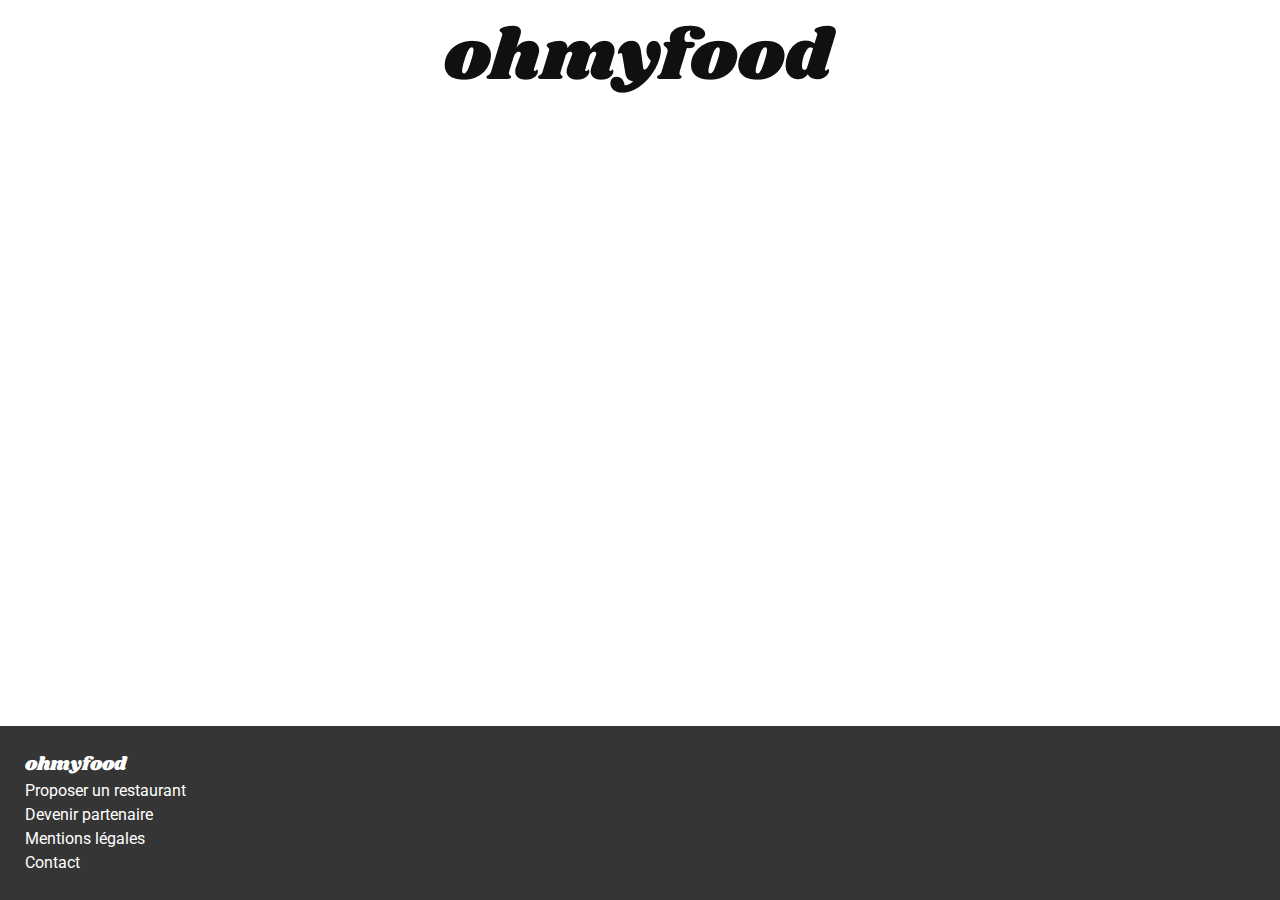
==== commit efafd593: "session mentor" ====
--- a/index.html
+++ b/index.html
@@ -10,7 +10,7 @@
 </head>
 
 <body>
-  <div id="wrapper" class="flex-col">
+  <div id="wrapper">
     <!--  HEADER  -->
     <header>
       <!--  logo  -->
@@ -30,7 +30,7 @@
     <footer>
       <nav>
         <ul>
-          <li><a href="#">ohmyfood</a></li>
+          <li><a href="#" class="foot-title">ohmyfood</a></li>
           <li><a href="#">Proposer un restaurant</a></li>
           <li><a href="#">Devenir partenaire</a></li>
           <li><a href="#">Mentions légales</a></li>
--- a/public/css/main.css
+++ b/public/css/main.css
@@ -29,7 +29,30 @@
           flex-grow: 1;
 }
 
-.flex-row {
+ul {
+  list-style: none;
+}
+
+#wrapper {
+  min-height: 100vh;
+  display: -webkit-box;
+  display: -ms-flexbox;
+  display: flex;
+  -webkit-box-orient: vertical;
+  -webkit-box-direction: normal;
+      -ms-flex-direction: column;
+          flex-direction: column;
+  -webkit-box-align: left;
+      -ms-flex-align: left;
+          align-items: left;
+  -webkit-box-pack: center;
+      -ms-flex-pack: center;
+          justify-content: center;
+}
+
+header {
+  padding-top: 1.5625rem;
+  padding-bottom: 0.75rem;
   display: -webkit-box;
   display: -ms-flexbox;
   display: flex;
@@ -37,48 +60,6 @@
   -webkit-box-direction: normal;
       -ms-flex-direction: row;
           flex-direction: row;
-}
-
-.flex-row-wrap {
-  display: -webkit-box;
-  display: -ms-flexbox;
-  display: flex;
-  -webkit-box-orient: horizontal;
-  -webkit-box-direction: normal;
-      -ms-flex-flow: row wrap;
-          flex-flow: row wrap;
-}
-
-.flex-col {
-  display: -webkit-box;
-  display: -ms-flexbox;
-  display: flex;
-  -webkit-box-orient: vertical;
-  -webkit-box-direction: normal;
-      -ms-flex-direction: column;
-          flex-direction: column;
-}
-
-.flex-col-wrap {
-  display: -webkit-box;
-  display: -ms-flexbox;
-  display: flex;
-  -webkit-box-orient: vertical;
-  -webkit-box-direction: normal;
-      -ms-flex-flow: column wrap;
-          flex-flow: column wrap;
-}
-
-#wrapper {
-  min-height: 100vh;
-}
-
-header {
-  padding-top: 1.5625rem;
-  padding-bottom: 0.75rem;
-  display: -webkit-box;
-  display: -ms-flexbox;
-  display: flex;
   -webkit-box-align: center;
       -ms-flex-align: center;
           align-items: center;
@@ -105,8 +86,17 @@
 
 footer {
   padding: 1.5625rem;
+  background: #353535;
+}
+
+footer a {
   color: white;
-  background: #353535;
+  text-decoration: none;
+}
+
+.foot-title {
+  font-family: Shrikhand;
+  font-size: 1.1875rem;
 }
 
 /*!
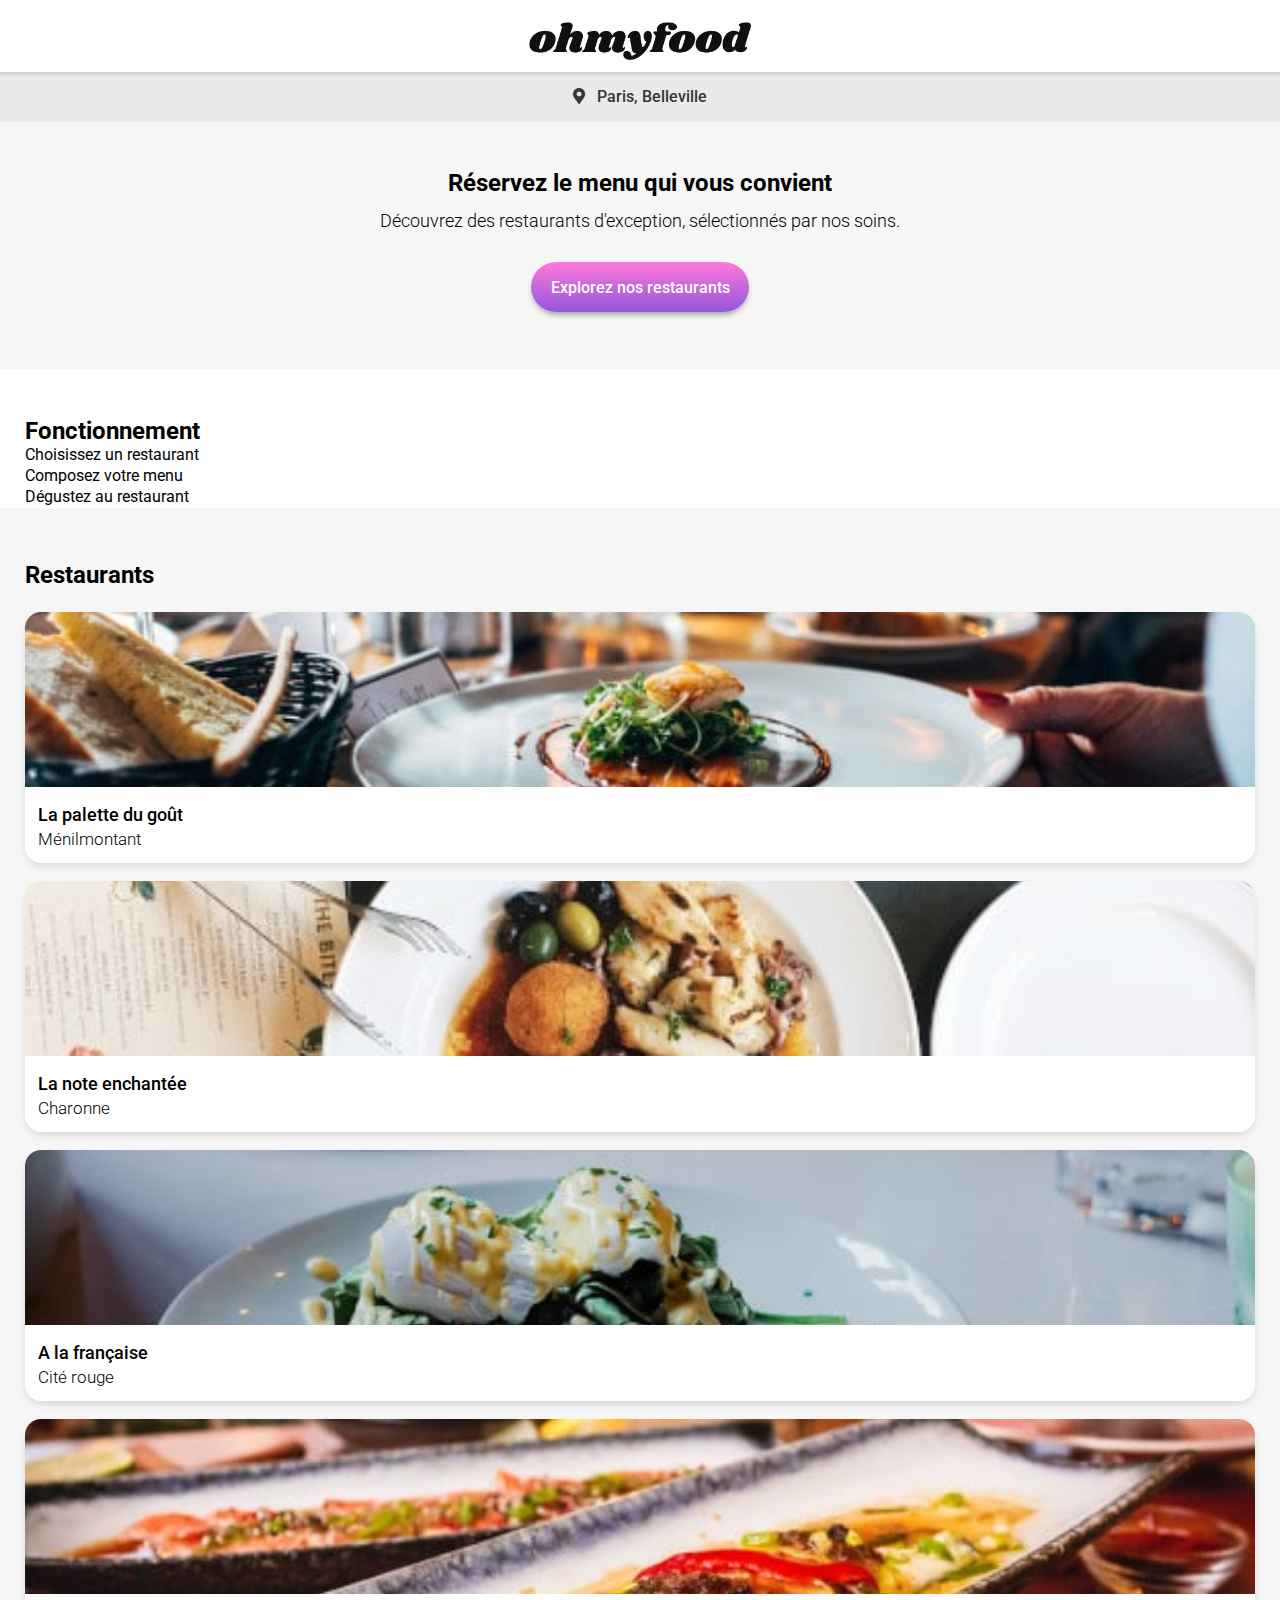
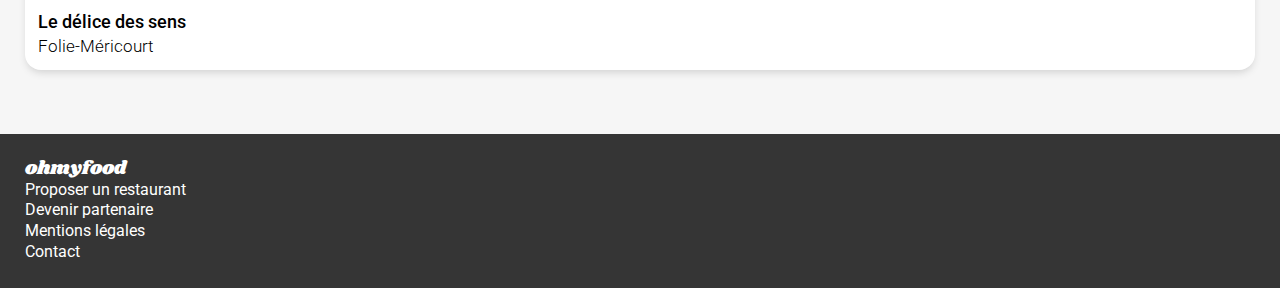
==== commit 9a53fb2c: "session 210625" ====
--- a/index.html
+++ b/index.html
@@ -10,34 +10,97 @@
 </head>
 
 <body>
-  <div id="wrapper">
-    <!--  HEADER  -->
-    <header>
-      <!--  logo  -->
-      <div class="head-logo">
-        <a href="index.html">
-          <img src="./public/pic/logo/ohmyfood.png" alt="logo Reservia" />
-        </a>
-      </div>
-    </header>
-    <!--  MAIN  -->
-    <main>
-      <section class="main-head">
 
-      </section>
-    </main>
-    <!--  FOOTER  -->
-    <footer>
-      <nav>
-        <ul>
-          <li><a href="#" class="foot-title">ohmyfood</a></li>
-          <li><a href="#">Proposer un restaurant</a></li>
-          <li><a href="#">Devenir partenaire</a></li>
-          <li><a href="#">Mentions légales</a></li>
-          <li><a href="#">Contact</a></li>
-        </ul>
-      </nav>
-    </footer>
-  </div>
+    <div id="wrapper-v">
+
+        <!--  HEADER  -->
+        <header>
+            <div class="head-logo">
+                <!--  logo  -->
+                <a href="index.html">
+                    <img src="./public/pic/logo/ohmyfood.png" alt="logo ohmyfood" />
+                </a>
+            </div>
+        </header>
+
+        <!--  MAIN  -->
+        <main>
+
+            <!-- main header -->
+            <section class="main-head">
+                <div class="main-head__loc">
+                    <i class="fas fa-map-marker-alt"></i>Paris, Belleville
+                </div>
+                <div class="main-head__titles">
+                <h2 class="main-head__title">Réservez le menu qui vous convient</h2>
+                <div class="main-head__subtitle">Découvrez des restaurants d'exception, sélectionnés par nos soins.</div>
+                    <a href="#rest">
+                        <button class="but--gradient" type="button">Explorez nos restaurants</button>
+                    </a>
+                </div>
+            </section>
+
+            <!-- main nav -->
+            <section class="main-nav">
+                <h2>Fonctionnement</h2>
+                <nav>
+                    <ul>
+                        <li>Choisissez un restaurant</li>
+                        <li>Composez votre menu</li>
+                        <li>Dégustez au restaurant</li>
+                    </ul>
+                </nav>
+            </section>
+
+            <!-- main nav -->
+            <section id="rest" class="main-rest">
+                <h2>Restaurants</h2>
+                <div class="main-rest__block">
+                    <figure class="main-rest__box">
+                        <img src="./public/pic/restaurants/small/rest_1_lapalette.jpg" alt="restaurant La palette du goût" />
+                        <figcaption>
+                            <h4>La palette du goût</h4>
+                            <h5>Ménilmontant</h5>
+                        </figcaption>
+                    </figure>
+                    <figure class="main-rest__box">
+                        <img src="./public/pic/restaurants/small/rest_2_lanote.jpg" alt="restaurant La note enchantée" />
+                        <figcaption>
+                            <h4>La note enchantée</h4>
+                            <h5>Charonne</h5>
+                        </figcaption>
+                    </figure>
+                    <figure class="main-rest__box">
+                        <img src="./public/pic/restaurants/small/rest_3_alafrancaise.jpg" alt="restaurant A la française" />
+                        <figcaption>
+                            <h4>A la française</h4>
+                            <h5>Cité rouge</h5>
+                        </figcaption>
+                    </figure>
+                    <figure class="main-rest__box">
+                        <img src="./public/pic/restaurants/small/rest_4_ledelice.jpg" alt="restaurant Le délice des sens" />
+                        <figcaption>
+                            <h4>Le délice des sens</h4>
+                            <h5>Folie-Méricourt</h5>
+                        </figcaption>
+                    </figure>
+                </div>
+            </section>
+        </main>
+
+        <!--  FOOTER  -->
+        <footer>
+            <nav>
+                <ul>
+                <li><a href="#" class="foot-title">ohmyfood</a></li>
+                <li><a href="#">Proposer un restaurant</a></li>
+                <li><a href="#">Devenir partenaire</a></li>
+                <li><a href="#">Mentions légales</a></li>
+                <li><a href="#">Contact</a></li>
+                </ul>
+            </nav>
+        </footer>
+    </div>
 </body>
+
 </html>--- a/public/css/main.css
+++ b/public/css/main.css
@@ -1,4 +1,4 @@
-@import url("https://fonts.googleapis.com/css2?family=Roboto:wght@400;700&family=Shrikhand&display=swap");
+@import url("https://fonts.googleapis.com/css2?family=Roboto:wght@300;400;500;700&family=Shrikhand&display=swap");
 * {
   margin: 0;
   padding: 0;
@@ -14,13 +14,13 @@
 body {
   height: 100%;
   width: 100%;
-  background-color: white;
   color: black;
+  background: #f6f6f6;
   scroll-behavior: smooth;
   font-family: Roboto, sans-serif;
   font-size: 1rem;
   font-weight: normal;
-  line-height: 1.5;
+  line-height: 1.3rem;
 }
 
 main {
@@ -33,7 +33,69 @@
   list-style: none;
 }
 
-#wrapper {
+h2 {
+  width: 100%;
+  font-weight: bold;
+  font-size: 1.5rem;
+  line-height: 1.6875rem;
+}
+
+h4 {
+  font-weight: 500;
+  font-size: 1.125rem;
+}
+
+h5 {
+  font-weight: 300;
+  font-size: 1.0625rem;
+  line-height: 1.6875rem;
+}
+
+.but--gradient {
+  height: 3.125rem;
+  width: 13.625rem;
+  color: white;
+  border-radius: 1.5625rem;
+  background: -webkit-gradient(linear, left top, left bottom, from(#FF79DA), to(#9356DC));
+  background: -webkit-linear-gradient(#FF79DA, #9356DC);
+  background: -o-linear-gradient(#FF79DA, #9356DC);
+  background: linear-gradient(#FF79DA, #9356DC);
+  -webkit-box-shadow: 0px 4px 6px -2px rgba(0, 0, 0, 0.4);
+          box-shadow: 0px 4px 6px -2px rgba(0, 0, 0, 0.4);
+  font-family: Roboto;
+  font-size: 1rem;
+  font-weight: 500;
+  cursor: pointer;
+}
+
+.but--gradient:hover {
+  background: -webkit-gradient(linear, left top, left bottom, from(#ff8de0), to(#9e67e0));
+  background: -webkit-linear-gradient(#ff8de0, #9e67e0);
+  background: -o-linear-gradient(#ff8de0, #9e67e0);
+  background: linear-gradient(#ff8de0, #9e67e0);
+  -webkit-box-shadow: 0px 4px 6px -2px black;
+          box-shadow: 0px 4px 6px -2px black;
+}
+
+.but__nav {
+  display: -webkit-box;
+  display: -ms-flexbox;
+  display: flex;
+  -webkit-box-align: center;
+      -ms-flex-align: center;
+          align-items: center;
+  font-size: 1.1rem;
+  font-weight: bold;
+  text-align: center;
+  margin: 0.4rem 1.2rem 0.4rem 0;
+  padding-right: 1.4rem;
+  height: 3.2rem;
+  border: 2px solid gainsboro;
+  border-radius: 2rem;
+  cursor: pointer;
+}
+
+#wrapper-v {
   min-height: 100vh;
   display: -webkit-box;
   display: -ms-flexbox;
@@ -51,8 +113,152 @@
 }
 
 header {
-  padding-top: 1.5625rem;
+  width: 100%;
+  padding: 0 1.5625rem;
+  background: white;
+  padding-top: 1.375rem;
   padding-bottom: 0.75rem;
+  display: -webkit-box;
+  display: -ms-flexbox;
+  display: flex;
+  -webkit-box-orient: vertical;
+  -webkit-box-direction: normal;
+      -ms-flex-direction: column;
+          flex-direction: column;
+  -webkit-box-align: left;
+      -ms-flex-align: left;
+          align-items: left;
+  -webkit-box-pack: center;
+      -ms-flex-pack: center;
+          justify-content: center;
+}
+
+.head-logo {
+  text-align: center;
+  line-height: 0;
+}
+
+.head-logo img {
+  max-width: 18%;
+  min-width: 10.45rem;
+  height: auto;
+}
+
+footer {
+  width: 100%;
+  padding: 0 1.5625rem;
+  background: #353535;
+  padding: 1.5625rem;
+}
+
+footer a {
+  color: white;
+  text-decoration: none;
+}
+
+.foot-title {
+  font-family: Shrikhand;
+  font-size: 1.1875rem;
+}
+
+.main-head {
+  display: -webkit-box;
+  display: -ms-flexbox;
+  display: flex;
+  -webkit-box-orient: vertical;
+  -webkit-box-direction: normal;
+      -ms-flex-direction: column;
+          flex-direction: column;
+  -webkit-box-align: center;
+      -ms-flex-align: center;
+          align-items: center;
+  -webkit-box-pack: center;
+      -ms-flex-pack: center;
+          justify-content: center;
+  text-align: center;
+}
+
+.main-head__loc {
+  width: 100%;
+  padding: 0 1.5625rem;
+  background: #eaeaea;
+  font-weight: 500;
+  color: #353535;
+  padding-top: 1rem;
+  padding-bottom: 1.125rem;
+  line-height: 0;
+  background: -webkit-gradient(linear, left top, left bottom, from(#cecece), color-stop(10%, #eaeaea));
+  background: -webkit-linear-gradient(top, #cecece 0%, #eaeaea 10%);
+  background: -o-linear-gradient(top, #cecece 0%, #eaeaea 10%);
+  background: linear-gradient(180deg, #cecece 0%, #eaeaea 10%);
+}
+
+.main-head__loc i {
+  margin-right: 0.8rem;
+}
+
+.main-head__titles {
+  width: 100%;
+  padding: 0 1.5625rem;
+  background: transparent;
+  padding-top: 3rem;
+  padding-bottom: 3.5625rem;
+}
+
+.main-head__title {
+  padding: 0 2rem;
+}
+
+.main-head__subtitle {
+  margin-top: 0.8125rem;
+  margin-bottom: 1.9375rem;
+  font-weight: 300;
+  font-size: 1.125rem;
+  line-height: 1.3125rem;
+}
+
+.main-nav {
+  width: 100%;
+  padding: 0 1.5625rem;
+  background: white;
+  display: -webkit-box;
+  display: -ms-flexbox;
+  display: flex;
+  -webkit-box-orient: vertical;
+  -webkit-box-direction: normal;
+      -ms-flex-direction: column;
+          flex-direction: column;
+  -webkit-box-align: left;
+      -ms-flex-align: left;
+          align-items: left;
+  -webkit-box-pack: center;
+      -ms-flex-pack: center;
+          justify-content: center;
+  padding-top: 3.0625rem;
+}
+
+.main-rest {
+  width: 100%;
+  padding: 0 1.5625rem;
+  background: transparent;
+  display: -webkit-box;
+  display: -ms-flexbox;
+  display: flex;
+  -webkit-box-orient: vertical;
+  -webkit-box-direction: normal;
+      -ms-flex-direction: column;
+          flex-direction: column;
+  -webkit-box-align: left;
+      -ms-flex-align: left;
+          align-items: left;
+  -webkit-box-pack: center;
+      -ms-flex-pack: center;
+          justify-content: center;
+  padding-top: 3.375rem;
+  padding-bottom: 4rem;
+}
+
+.main-rest__block {
   display: -webkit-box;
   display: -ms-flexbox;
   display: flex;
@@ -60,43 +266,52 @@
   -webkit-box-direction: normal;
       -ms-flex-direction: row;
           flex-direction: row;
-  -webkit-box-align: center;
-      -ms-flex-align: center;
-          align-items: center;
+  -webkit-box-align: left;
+      -ms-flex-align: left;
+          align-items: left;
   -webkit-box-pack: center;
       -ms-flex-pack: center;
           justify-content: center;
-}
-
-header img {
-  max-width: 100%;
-  min-width: 6rem;
-  height: auto;
-}
-
-.head-logo {
-  -webkit-box-flex: 1;
-      -ms-flex-positive: 1;
-          flex-grow: 1;
-  padding-left: 6.5625rem;
-  padding-right: 6.5625rem;
-  text-align: center;
-  line-height: 0;
-}
-
-footer {
-  padding: 1.5625rem;
-  background: #353535;
-}
-
-footer a {
-  color: white;
-  text-decoration: none;
-}
-
-.foot-title {
-  font-family: Shrikhand;
-  font-size: 1.1875rem;
+  -ms-flex-flow: row wrap;
+      flex-flow: row wrap;
+  -ms-flex-line-pack: justify;
+      align-content: space-between;
+  height: 66.125rem;
+  margin-top: 1.4375rem;
+}
+
+.main-rest__box {
+  width: 100%;
+  height: 15.6875rem;
+  background: white;
+  border-radius: 1rem;
+  -webkit-box-shadow: 0px 4px 8px -2px rgba(0, 0, 0, 0.16);
+          box-shadow: 0px 4px 8px -2px rgba(0, 0, 0, 0.16);
+  cursor: pointer;
+}
+
+.main-rest__box img {
+  width: 100%;
+  height: 70%;
+  -o-object-fit: cover;
+     object-fit: cover;
+  -o-object-position: center;
+     object-position: center;
+  border-radius: 1rem 1rem 0 0;
+}
+
+.main-rest__box:hover {
+  -webkit-box-shadow: 0px 4px 8px -2px rgba(0, 0, 0, 0.4);
+          box-shadow: 0px 4px 8px -2px rgba(0, 0, 0, 0.4);
+}
+
+.main-rest__box:hover img {
+  -webkit-filter: brightness(110%);
+          filter: brightness(110%);
+}
+
+.main-rest__box figcaption {
+  padding: 0.75rem 0.825rem;
 }
 
 /*!
@@ -112,8 +327,8 @@
   font-style: normal;
   font-weight: 900;
   font-display: block;
-  src: url("./public/fonts/fa-solid-900.eot");
-  src: url("./public/fonts/fa-solid-900.eot?#iefix") format("embedded-opentype"), url("./public/fonts/fa-solid-900.woff2") format("woff2"), url("./public/fonts/fa-solid-900.woff") format("woff"), url("./public/fonts/fa-solid-900.ttf") format("truetype"), url("./public/fonts/fa-solid-900.svg#fontawesome") format("svg");
+  src: url("../fonts/fa-solid-900.eot");
+  src: url("../fonts/fa-solid-900.eot?#iefix") format("embedded-opentype"), url("../fonts/fa-solid-900.woff2") format("woff2"), url("../fonts/fa-solid-900.woff") format("woff"), url("../fonts/fa-solid-900.ttf") format("truetype"), url("../fonts/fa-solid-900.svg#fontawesome") format("svg");
 }
 
 .fa,
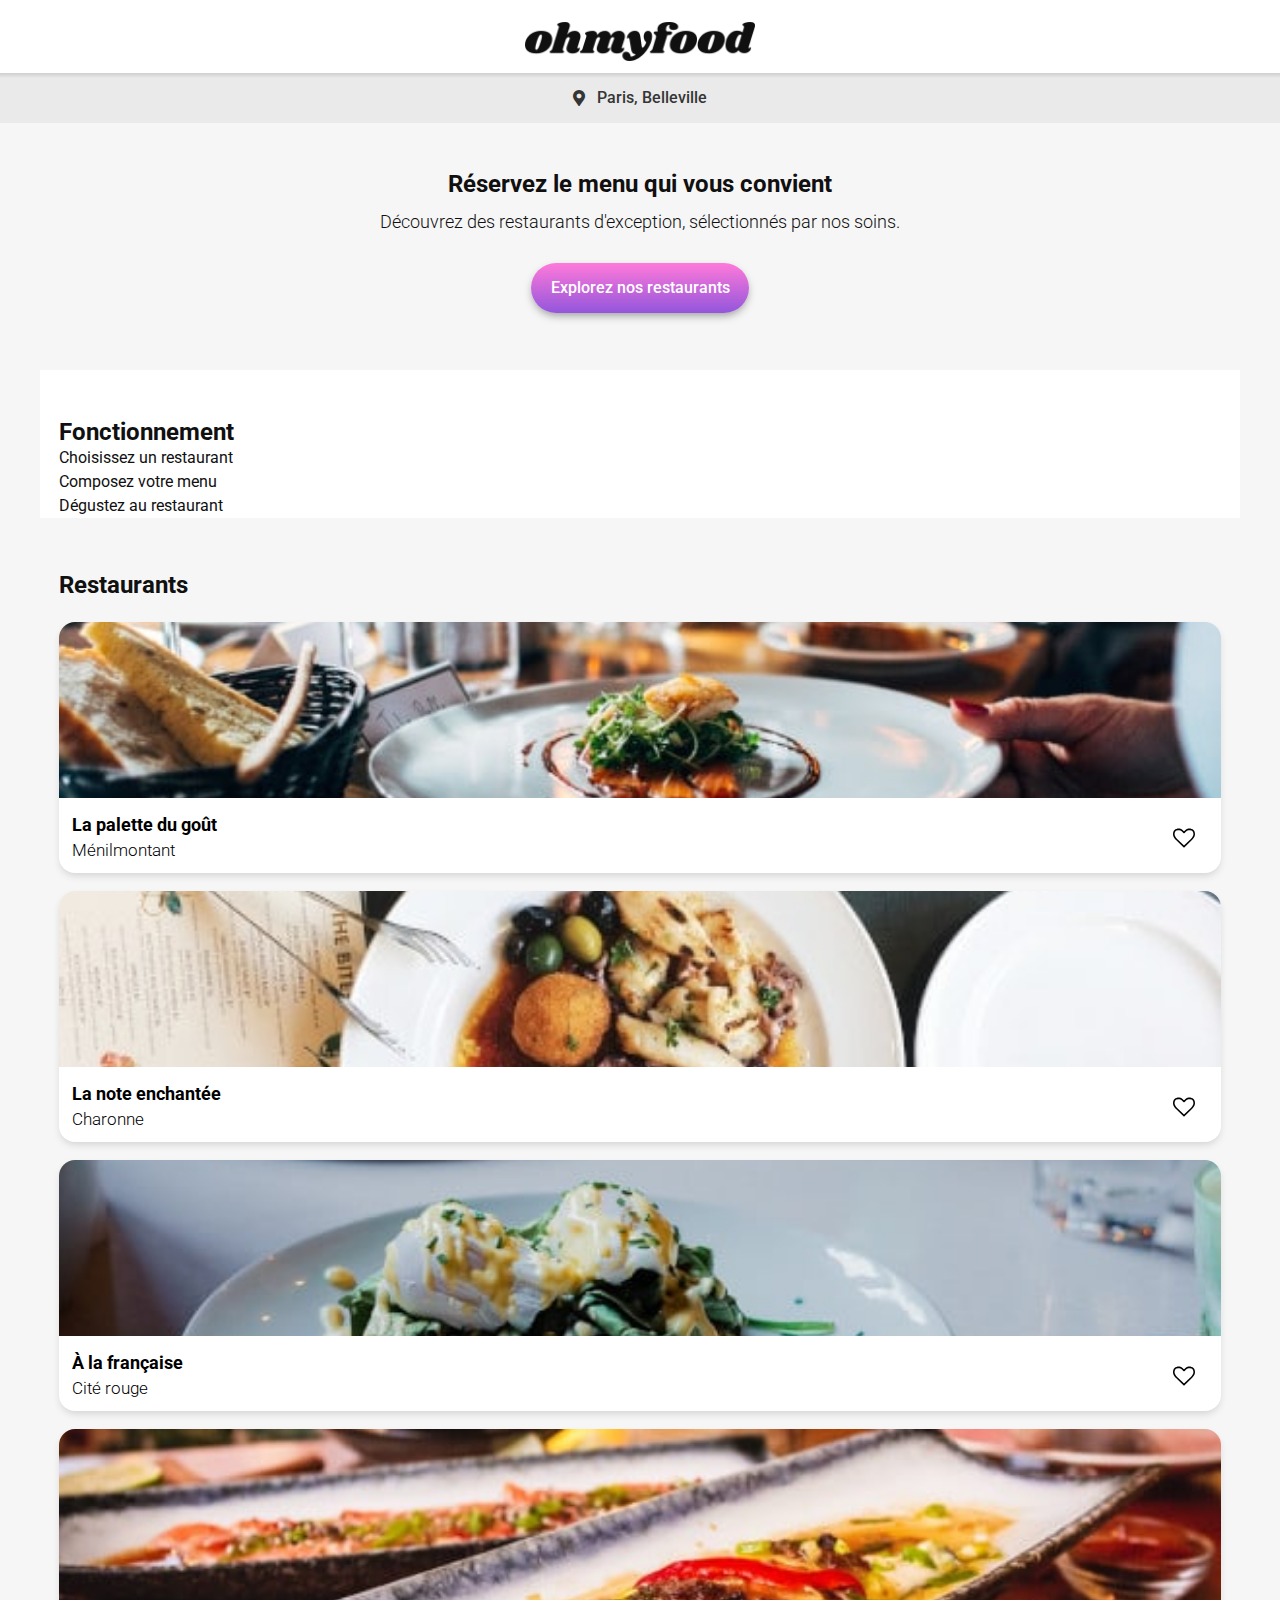
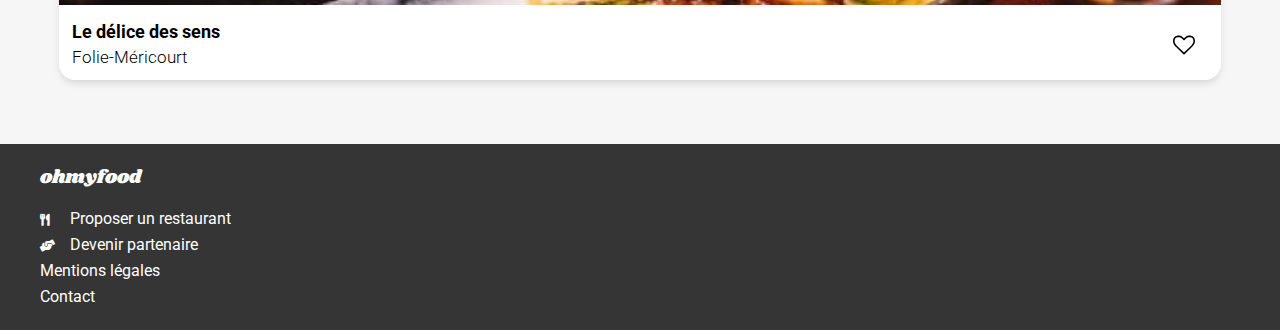
==== commit f26c1ac4: "session 210702" ====
--- a/index.html
+++ b/index.html
@@ -2,46 +2,42 @@
 <html lang="fr">
 
 <head>
-  <meta http-equiv="content-type" content="text/html; charset=utf-8" />
-  <meta name="author" content="rocode" />
-  <title>ohmyfood</title>
-  <meta name="viewport" content="width=device-width, initial-scale=1.0" />
-  <link rel="stylesheet" href="./public/css/main.css" media="all" />
+    <meta http-equiv="content-type" content="text/html; charset=utf-8" />
+    <title>ohmyfood</title>
+    <meta name="description" content="Commandez votre repas en ligne dans des restaurants d'exception à Paris">
+    <meta name="author" content="rocode" />
+    <meta name="viewport" content="width=device-width, initial-scale=1.0" />
+    <link rel="stylesheet" href="./public/css/main.css" media="all" />
 </head>
 
 <body>
 
-    <div id="wrapper-v">
+    <div id="wrapper">
 
         <!--  HEADER  -->
-        <header>
-            <div class="head-logo">
-                <!--  logo  -->
-                <a href="index.html">
-                    <img src="./public/pic/logo/ohmyfood.png" alt="logo ohmyfood" />
-                </a>
-            </div>
+        <header class="head-logo">
+            <a href="index.html">
+                <img src="./public/pic/logo/ohmyfood.png" alt="logo ohmyfood" />
+            </a>
         </header>
 
         <!--  MAIN  -->
         <main>
 
             <!-- main header -->
-            <section class="main-head">
-                <div class="main-head__loc">
+            <section class="home-head">
+                <div class="home-head__loc">
                     <i class="fas fa-map-marker-alt"></i>Paris, Belleville
                 </div>
-                <div class="main-head__titles">
-                <h2 class="main-head__title">Réservez le menu qui vous convient</h2>
-                <div class="main-head__subtitle">Découvrez des restaurants d'exception, sélectionnés par nos soins.</div>
-                    <a href="#rest">
-                        <button class="but--gradient" type="button">Explorez nos restaurants</button>
-                    </a>
+                <div class="home-head__titles">
+                    <h1 class="home-head__title">Réservez le menu qui vous convient</h1>
+                    <div class="home-head__subtitle">Découvrez des restaurants d'exception, sélectionnés par nos soins.</div>
+                    <a class="btn--gradient" href="#rest">Explorez nos restaurants</a>
                 </div>
             </section>
 
             <!-- main nav -->
-            <section class="main-nav">
+            <section class="home-nav inner">
                 <h2>Fonctionnement</h2>
                 <nav>
                     <ul>
@@ -53,36 +49,64 @@
             </section>
 
             <!-- main nav -->
-            <section id="rest" class="main-rest">
+            <section id="rest" class="home-rest inner">
                 <h2>Restaurants</h2>
-                <div class="main-rest__block">
-                    <figure class="main-rest__box">
-                        <img src="./public/pic/restaurants/small/rest_1_lapalette.jpg" alt="restaurant La palette du goût" />
-                        <figcaption>
-                            <h4>La palette du goût</h4>
-                            <h5>Ménilmontant</h5>
-                        </figcaption>
+                <div class="home-rest__block">
+                    <figure class="home-rest__box">
+                        <a href="omf_rest1.html">
+                            <img src="./public/pic/restaurants/small/rest_1_lapalette.jpg" alt="restaurant La palette du goût" />
+                            <figcaption>
+                                <div class="home-rest__boxlib">
+                                    <h3>La palette du goût</h3>
+                                    <h6>Ménilmontant</h6>
+                                </div>
+                                <div class="home-rest__boxicon">
+                                    <div class="icon-heart"></div>
+                                </div>
+                            </figcaption>
+                        </a>
                     </figure>
-                    <figure class="main-rest__box">
-                        <img src="./public/pic/restaurants/small/rest_2_lanote.jpg" alt="restaurant La note enchantée" />
-                        <figcaption>
-                            <h4>La note enchantée</h4>
-                            <h5>Charonne</h5>
-                        </figcaption>
+                    <figure class="home-rest__box">
+                        <a href="omf_rest2.html">
+                            <img src="./public/pic/restaurants/small/rest_2_lanote.jpg" alt="restaurant La note enchantée" />
+                            <figcaption>
+                                <div class="home-rest__boxlib">
+                                    <h3>La note enchantée</h3>
+                                    <h6>Charonne</h6>
+                                </div>
+                                <div class="home-rest__boxicon">
+                                    <div class="icon-heart"></div>
+                                </div>
+                            </figcaption>
+                        </a>
                     </figure>
-                    <figure class="main-rest__box">
-                        <img src="./public/pic/restaurants/small/rest_3_alafrancaise.jpg" alt="restaurant A la française" />
-                        <figcaption>
-                            <h4>A la française</h4>
-                            <h5>Cité rouge</h5>
-                        </figcaption>
+                    <figure class="home-rest__box">
+                        <a href="omf_rest3.html">
+                            <img src="./public/pic/restaurants/small/rest_3_alafrancaise.jpg" alt="restaurant A la française" />
+                            <figcaption>
+                                <div class="home-rest__boxlib">
+                                    <h3>À la française</h3>
+                                    <h6>Cité rouge</h6>
+                                </div>
+                                <div class="home-rest__boxicon">
+                                    <div class="icon-heart"></div>
+                                </div>
+                            </figcaption>
+                        </a>
                     </figure>
-                    <figure class="main-rest__box">
-                        <img src="./public/pic/restaurants/small/rest_4_ledelice.jpg" alt="restaurant Le délice des sens" />
-                        <figcaption>
-                            <h4>Le délice des sens</h4>
-                            <h5>Folie-Méricourt</h5>
-                        </figcaption>
+                    <figure class="home-rest__box">
+                        <a href="omf_rest4.html">
+                            <img src="./public/pic/restaurants/small/rest_4_ledelice.jpg" alt="restaurant Le délice des sens" />
+                            <figcaption>
+                                <div class="home-rest__boxlib">
+                                    <h3>Le délice des sens</h3>
+                                    <h6>Folie-Méricourt</h6>
+                                </div>
+                                <div class="home-rest__boxicon">
+                                    <div class="icon-heart"></div>
+                                </div>
+                            </figcaption>
+                        </a>
                     </figure>
                 </div>
             </section>
@@ -90,13 +114,25 @@
 
         <!--  FOOTER  -->
         <footer>
-            <nav>
+            <div class="foot-title inner">
+                <a href="index.html">ohmyfood</a>
+            </div>
+            <nav class="inner">
                 <ul>
-                <li><a href="#" class="foot-title">ohmyfood</a></li>
-                <li><a href="#">Proposer un restaurant</a></li>
-                <li><a href="#">Devenir partenaire</a></li>
-                <li><a href="#">Mentions légales</a></li>
-                <li><a href="#">Contact</a></li>
+                    <li>
+                        <i class="fas fa-utensils"></i>
+                        <a href="">Proposer un restaurant</a>
+                    </li>
+                    <li>
+                        <i class="fas fa-hands-helping"></i>
+                        <a href="">Devenir partenaire</a>
+                    </li>
+                    <li>
+                        <a href="">Mentions légales</a>
+                    </li>
+                    <li>
+                        <a href="">Contact</a>
+                    </li>
                 </ul>
             </nav>
         </footer>
--- a/public/css/main.css
+++ b/public/css/main.css
@@ -1,46 +1,71 @@
 @import url("https://fonts.googleapis.com/css2?family=Roboto:wght@300;400;500;700&family=Shrikhand&display=swap");
-* {
+*,
+*::before,
+*::after {
+  -webkit-box-sizing: border-box;
+          box-sizing: border-box;
+}
+
+body,
+h1,
+h2,
+h3,
+h4,
+h5,
+h6,
+p,
+ul,
+li,
+figure,
+figcaption {
   margin: 0;
   padding: 0;
-  border: 0;
-  -webkit-box-sizing: border-box;
-          box-sizing: border-box;
 }
 
 html {
   font-size: 100%;
+}
+
+html:focus-within {
+  scroll-behavior: smooth;
 }
 
 body {
   height: 100%;
   width: 100%;
-  color: black;
+  min-height: 100vh;
+  color: #101010;
   background: #f6f6f6;
-  scroll-behavior: smooth;
   font-family: Roboto, sans-serif;
   font-size: 1rem;
   font-weight: normal;
-  line-height: 1.3rem;
+  text-rendering: optimizeSpeed;
+  line-height: 1.5;
 }
 
 main {
   -webkit-box-flex: 1;
       -ms-flex-positive: 1;
           flex-grow: 1;
+  width: 100%;
 }
 
 ul {
   list-style: none;
 }
 
-h2 {
-  width: 100%;
+img {
+  max-width: 100%;
+  display: block;
+}
+
+h1, h2 {
   font-weight: bold;
   font-size: 1.5rem;
   line-height: 1.6875rem;
 }
 
-h4 {
+h3 {
   font-weight: 500;
   font-size: 1.125rem;
 }
@@ -48,42 +73,55 @@
 h5 {
   font-weight: 300;
   font-size: 1.0625rem;
-  line-height: 1.6875rem;
-}
-
-.but--gradient {
+}
+
+@media (prefers-reduced-motion: reduce) {
+  *,
+  *::before,
+  *::after {
+    -webkit-animation-duration: 0.01ms !important;
+            animation-duration: 0.01ms !important;
+    -webkit-animation-iteration-count: 1 !important;
+            animation-iteration-count: 1 !important;
+    -webkit-transition-duration: 0.01ms !important;
+         -o-transition-duration: 0.01ms !important;
+            transition-duration: 0.01ms !important;
+    scroll-behavior: auto !important;
+  }
+}
+
+.btn--gradient {
   height: 3.125rem;
   width: 13.625rem;
   color: white;
-  border-radius: 1.5625rem;
   background: -webkit-gradient(linear, left top, left bottom, from(#FF79DA), to(#9356DC));
   background: -webkit-linear-gradient(#FF79DA, #9356DC);
   background: -o-linear-gradient(#FF79DA, #9356DC);
   background: linear-gradient(#FF79DA, #9356DC);
-  -webkit-box-shadow: 0px 4px 6px -2px rgba(0, 0, 0, 0.4);
-          box-shadow: 0px 4px 6px -2px rgba(0, 0, 0, 0.4);
+  border: none;
+  border-radius: 1.5625rem;
+  -webkit-box-shadow: 0px 4px 10px -2px rgba(0, 0, 0, 0.4);
+          box-shadow: 0px 4px 10px -2px rgba(0, 0, 0, 0.4);
   font-family: Roboto;
   font-size: 1rem;
   font-weight: 500;
+  display: inline-block;
+  text-align: center;
+  line-height: 3.125rem;
+  text-decoration: none;
   cursor: pointer;
 }
 
-.but--gradient:hover {
+.btn--gradient:hover {
   background: -webkit-gradient(linear, left top, left bottom, from(#ff8de0), to(#9e67e0));
   background: -webkit-linear-gradient(#ff8de0, #9e67e0);
   background: -o-linear-gradient(#ff8de0, #9e67e0);
   background: linear-gradient(#ff8de0, #9e67e0);
-  -webkit-box-shadow: 0px 4px 6px -2px black;
-          box-shadow: 0px 4px 6px -2px black;
-}
-
-.but__nav {
-  display: -webkit-box;
-  display: -ms-flexbox;
-  display: flex;
-  -webkit-box-align: center;
-      -ms-flex-align: center;
-          align-items: center;
+  -webkit-box-shadow: 0px 4px 10px -2px rgba(0, 0, 0, 0.6);
+          box-shadow: 0px 4px 10px -2px rgba(0, 0, 0, 0.6);
+}
+
+.btn-nav {
   font-size: 1.1rem;
   font-weight: bold;
   text-align: center;
@@ -92,124 +130,179 @@
   height: 3.2rem;
   border: 2px solid gainsboro;
   border-radius: 2rem;
+  display: -webkit-box;
+  display: -ms-flexbox;
+  display: flex;
+  -webkit-box-orient: horizontal;
+  -webkit-box-direction: normal;
+      -ms-flex-flow: row;
+          flex-flow: row;
+  -webkit-box-align: center;
+      -ms-flex-align: center;
+          align-items: center;
+  -webkit-box-pack: center;
+      -ms-flex-pack: center;
+          justify-content: center;
   cursor: pointer;
 }
 
-#wrapper-v {
+.btn-dish {
+  width: 100%;
+  background: white;
+  -webkit-box-shadow: 0px 2px 10px -2px rgba(0, 0, 0, 0.2);
+          box-shadow: 0px 2px 10px -2px rgba(0, 0, 0, 0.2);
+  border-radius: 1rem;
+  cursor: pointer;
+}
+
+.btn-dish:hover {
+  -webkit-box-shadow: 0px 2px 10px -2px rgba(0, 0, 0, 0.4);
+          box-shadow: 0px 2px 10px -2px rgba(0, 0, 0, 0.4);
+}
+
+.icon-heart {
+  width: 22px;
+  height: 22px;
+  margin: auto;
+  background-image: url("/public/pic/icons/heart-outline.svg");
+  background-position: center;
+  background-size: cover;
+  cursor: pointer;
+}
+
+.icon-heart:hover {
+  background-image: url("/public/pic/icons/heart-fill.svg");
+}
+
+#wrapper {
   min-height: 100vh;
   display: -webkit-box;
   display: -ms-flexbox;
   display: flex;
   -webkit-box-orient: vertical;
   -webkit-box-direction: normal;
-      -ms-flex-direction: column;
-          flex-direction: column;
-  -webkit-box-align: left;
-      -ms-flex-align: left;
-          align-items: left;
-  -webkit-box-pack: center;
-      -ms-flex-pack: center;
-          justify-content: center;
-}
-
-header {
-  width: 100%;
-  padding: 0 1.5625rem;
-  background: white;
-  padding-top: 1.375rem;
-  padding-bottom: 0.75rem;
-  display: -webkit-box;
-  display: -ms-flexbox;
-  display: flex;
-  -webkit-box-orient: vertical;
-  -webkit-box-direction: normal;
-      -ms-flex-direction: column;
-          flex-direction: column;
-  -webkit-box-align: left;
-      -ms-flex-align: left;
-          align-items: left;
-  -webkit-box-pack: center;
-      -ms-flex-pack: center;
-          justify-content: center;
-}
-
-.head-logo {
-  text-align: center;
-  line-height: 0;
-}
-
-.head-logo img {
-  max-width: 18%;
-  min-width: 10.45rem;
-  height: auto;
-}
-
-footer {
-  width: 100%;
-  padding: 0 1.5625rem;
-  background: #353535;
-  padding: 1.5625rem;
-}
-
-footer a {
-  color: white;
-  text-decoration: none;
-}
-
-.foot-title {
-  font-family: Shrikhand;
-  font-size: 1.1875rem;
-}
-
-.main-head {
-  display: -webkit-box;
-  display: -ms-flexbox;
-  display: flex;
-  -webkit-box-orient: vertical;
-  -webkit-box-direction: normal;
-      -ms-flex-direction: column;
-          flex-direction: column;
+      -ms-flex-flow: column;
+          flex-flow: column;
   -webkit-box-align: center;
       -ms-flex-align: center;
           align-items: center;
   -webkit-box-pack: center;
       -ms-flex-pack: center;
           justify-content: center;
+}
+
+.inner {
+  max-width: 1200px;
+  margin: auto;
+}
+
+.head-logo {
+  padding-top: 1.375rem;
+  padding-bottom: 0.75rem;
+  width: 100%;
+  background: white;
+}
+
+.head-logo a {
+  display: -webkit-box;
+  display: -ms-flexbox;
+  display: flex;
+  -webkit-box-orient: horizontal;
+  -webkit-box-direction: normal;
+      -ms-flex-flow: row wrap;
+          flex-flow: row wrap;
+  -webkit-box-align: stretch;
+      -ms-flex-align: stretch;
+          align-items: stretch;
+  -webkit-box-pack: center;
+      -ms-flex-pack: center;
+          justify-content: center;
+  max-width: 18%;
+  min-width: 10.45rem;
+  height: auto;
+  margin: auto;
+}
+
+.head-home_link {
+  position: absolute;
+  top: 1.625rem;
+  left: 1.4375rem;
+  font-size: 1.2rem;
+  color: black;
+}
+
+footer {
+  width: 100%;
+  background: #353535;
+  padding: 1.25rem 1.5625rem;
+  color: white;
+}
+
+footer ul {
+  line-height: 1.625rem;
+}
+
+footer a {
+  color: white;
+  text-decoration: none;
+}
+
+footer a:hover {
+  text-decoration: underline;
+}
+
+footer i {
+  width: 1.625rem;
+  font-size: 0.75rem;
+}
+
+.foot-title {
+  margin-bottom: 0.8125rem;
+  font-family: Shrikhand;
+  font-size: 1.1875rem;
+}
+
+.home-head {
   text-align: center;
 }
 
-.main-head__loc {
-  width: 100%;
-  padding: 0 1.5625rem;
-  background: #eaeaea;
+.home-head__loc {
+  height: 3.125rem;
   font-weight: 500;
   color: #353535;
-  padding-top: 1rem;
-  padding-bottom: 1.125rem;
-  line-height: 0;
   background: -webkit-gradient(linear, left top, left bottom, from(#cecece), color-stop(10%, #eaeaea));
   background: -webkit-linear-gradient(top, #cecece 0%, #eaeaea 10%);
   background: -o-linear-gradient(top, #cecece 0%, #eaeaea 10%);
   background: linear-gradient(180deg, #cecece 0%, #eaeaea 10%);
-}
-
-.main-head__loc i {
+  display: -webkit-box;
+  display: -ms-flexbox;
+  display: flex;
+  -webkit-box-orient: horizontal;
+  -webkit-box-direction: normal;
+      -ms-flex-flow: row;
+          flex-flow: row;
+  -webkit-box-align: center;
+      -ms-flex-align: center;
+          align-items: center;
+  -webkit-box-pack: center;
+      -ms-flex-pack: center;
+          justify-content: center;
+}
+
+.home-head__loc i {
   margin-right: 0.8rem;
 }
 
-.main-head__titles {
-  width: 100%;
-  padding: 0 1.5625rem;
-  background: transparent;
+.home-head__titles {
   padding-top: 3rem;
   padding-bottom: 3.5625rem;
 }
 
-.main-head__title {
-  padding: 0 2rem;
-}
-
-.main-head__subtitle {
+.home-head__title {
+  padding: 0 3rem;
+}
+
+.home-head__subtitle {
   margin-top: 0.8125rem;
   margin-bottom: 1.9375rem;
   font-weight: 300;
@@ -217,80 +310,84 @@
   line-height: 1.3125rem;
 }
 
-.main-nav {
+.home-nav {
   width: 100%;
-  padding: 0 1.5625rem;
   background: white;
+  padding: 0 1.1875rem;
   display: -webkit-box;
   display: -ms-flexbox;
   display: flex;
   -webkit-box-orient: vertical;
   -webkit-box-direction: normal;
-      -ms-flex-direction: column;
-          flex-direction: column;
-  -webkit-box-align: left;
-      -ms-flex-align: left;
-          align-items: left;
+      -ms-flex-flow: column;
+          flex-flow: column;
+  -webkit-box-align: stretch;
+      -ms-flex-align: stretch;
+          align-items: stretch;
   -webkit-box-pack: center;
       -ms-flex-pack: center;
           justify-content: center;
   padding-top: 3.0625rem;
 }
 
-.main-rest {
+.home-rest {
   width: 100%;
-  padding: 0 1.5625rem;
   background: transparent;
   display: -webkit-box;
   display: -ms-flexbox;
   display: flex;
   -webkit-box-orient: vertical;
   -webkit-box-direction: normal;
-      -ms-flex-direction: column;
-          flex-direction: column;
-  -webkit-box-align: left;
-      -ms-flex-align: left;
-          align-items: left;
+      -ms-flex-flow: column;
+          flex-flow: column;
+  -webkit-box-align: stretch;
+      -ms-flex-align: stretch;
+          align-items: stretch;
   -webkit-box-pack: center;
       -ms-flex-pack: center;
           justify-content: center;
+  padding: 0 1.1875rem;
   padding-top: 3.375rem;
   padding-bottom: 4rem;
 }
 
-.main-rest__block {
+.home-rest__block {
   display: -webkit-box;
   display: -ms-flexbox;
   display: flex;
   -webkit-box-orient: horizontal;
   -webkit-box-direction: normal;
-      -ms-flex-direction: row;
-          flex-direction: row;
-  -webkit-box-align: left;
-      -ms-flex-align: left;
-          align-items: left;
+      -ms-flex-flow: row wrap;
+          flex-flow: row wrap;
+  -webkit-box-align: stretch;
+      -ms-flex-align: stretch;
+          align-items: stretch;
   -webkit-box-pack: center;
       -ms-flex-pack: center;
           justify-content: center;
-  -ms-flex-flow: row wrap;
-      flex-flow: row wrap;
+  flex-flow: row wrap;
   -ms-flex-line-pack: justify;
       align-content: space-between;
   height: 66.125rem;
   margin-top: 1.4375rem;
 }
 
-.main-rest__box {
+.home-rest__box {
   width: 100%;
   height: 15.6875rem;
   background: white;
   border-radius: 1rem;
   -webkit-box-shadow: 0px 4px 8px -2px rgba(0, 0, 0, 0.16);
           box-shadow: 0px 4px 8px -2px rgba(0, 0, 0, 0.16);
+}
+
+.home-rest__box a:link {
+  color: initial;
+  text-decoration: none;
   cursor: pointer;
 }
 
-.main-rest__box img {
+.home-rest__box img {
   width: 100%;
   height: 70%;
   -o-object-fit: cover;
@@ -300,18 +397,257 @@
   border-radius: 1rem 1rem 0 0;
 }
 
-.main-rest__box:hover {
+.home-rest__box:hover {
   -webkit-box-shadow: 0px 4px 8px -2px rgba(0, 0, 0, 0.4);
           box-shadow: 0px 4px 8px -2px rgba(0, 0, 0, 0.4);
 }
 
-.main-rest__box:hover img {
+.home-rest__box:hover img {
   -webkit-filter: brightness(110%);
           filter: brightness(110%);
 }
 
-.main-rest__box figcaption {
-  padding: 0.75rem 0.825rem;
+.home-rest__box figcaption {
+  padding: 0.825rem;
+  display: -webkit-box;
+  display: -ms-flexbox;
+  display: flex;
+  -webkit-box-orient: horizontal;
+  -webkit-box-direction: normal;
+      -ms-flex-flow: row;
+          flex-flow: row;
+  -webkit-box-align: stretch;
+      -ms-flex-align: stretch;
+          align-items: stretch;
+  -webkit-box-pack: center;
+      -ms-flex-pack: center;
+          justify-content: center;
+}
+
+.home-rest__boxlib {
+  -webkit-box-flex: 1;
+      -ms-flex: 1;
+          flex: 1;
+  white-space: nowrap;
+  overflow: hidden;
+  -o-text-overflow: ellipsis;
+     text-overflow: ellipsis;
+}
+
+.home-rest__boxlib h3 {
+  font-weight: 700;
+  font-size: 1.125rem;
+  white-space: nowrap;
+  overflow: hidden;
+  -o-text-overflow: ellipsis;
+     text-overflow: ellipsis;
+}
+
+.home-rest__boxlib h6 {
+  font-weight: 300;
+  font-size: 1.063rem;
+  white-space: nowrap;
+  overflow: hidden;
+  -o-text-overflow: ellipsis;
+     text-overflow: ellipsis;
+}
+
+.home-rest__boxicon {
+  width: 3rem;
+  margin: auto;
+}
+
+.rest-head__back1, .rest-head__back2, .rest-head__back3, .rest-head__back4 {
+  height: 16.25rem;
+  background-position: center;
+  background-size: cover;
+  display: -webkit-box;
+  display: -ms-flexbox;
+  display: flex;
+  -webkit-box-orient: horizontal;
+  -webkit-box-direction: normal;
+      -ms-flex-flow: row;
+          flex-flow: row;
+  -webkit-box-align: end;
+      -ms-flex-align: end;
+          align-items: flex-end;
+  -webkit-box-pack: center;
+      -ms-flex-pack: center;
+          justify-content: center;
+}
+
+.rest-head {
+  text-align: center;
+}
+
+.rest-head__back1 {
+  background-image: url("/public/pic/restaurants/large/rest_1_lapalette.jpg");
+}
+
+.rest-head__back2 {
+  background-image: url("/public/pic/restaurants/large/rest_2_lanote.jpg");
+}
+
+.rest-head__back3 {
+  background-image: url("/public/pic/restaurants/large/rest_3_alafrancaise.jpg");
+}
+
+.rest-head__back4 {
+  background-image: url("/public/pic/restaurants/large/rest_4_ledelice.jpg");
+}
+
+.rest-head__card {
+  width: 100%;
+  height: 2.5rem;
+  border-radius: 2.1rem 2.1rem 0 0;
+  background: #f6f6f6;
+}
+
+.rest-head__title {
+  width: 20.9375rem;
+  margin: -0.125rem auto 0;
+  text-align: left;
+  display: -webkit-box;
+  display: -ms-flexbox;
+  display: flex;
+  -webkit-box-orient: horizontal;
+  -webkit-box-direction: normal;
+      -ms-flex-flow: row;
+          flex-flow: row;
+  -webkit-box-align: stretch;
+      -ms-flex-align: stretch;
+          align-items: stretch;
+  -webkit-box-pack: center;
+      -ms-flex-pack: center;
+          justify-content: center;
+}
+
+.rest-head__title h1 {
+  -webkit-box-flex: 1;
+      -ms-flex-positive: 1;
+          flex-grow: 1;
+  font-family: Shrikhand;
+  font-size: 1.6875rem;
+}
+
+.rest-card {
+  padding: 0 0.875rem;
+  display: -webkit-box;
+  display: -ms-flexbox;
+  display: flex;
+  -webkit-box-orient: vertical;
+  -webkit-box-direction: normal;
+      -ms-flex-flow: column;
+          flex-flow: column;
+  -webkit-box-align: stretch;
+      -ms-flex-align: stretch;
+          align-items: stretch;
+  -webkit-box-pack: center;
+      -ms-flex-pack: center;
+          justify-content: center;
+}
+
+.rest-card__box {
+  width: 100%;
+}
+
+.rest-card__title {
+  margin-top: 2.125rem;
+  padding: 0 0.3125rem;
+  text-transform: uppercase;
+  opacity: 0.7;
+}
+
+.rest-card hr {
+  width: 2.5rem;
+  height: 0.1875rem;
+  margin: 0.125rem 0 0;
+  background: #99E2D0;
+  border: none;
+}
+
+.rest-card__dish {
+  height: 4.25rem;
+  margin-top: 0.875rem;
+  padding: 0.625rem;
+  display: -webkit-box;
+  display: -ms-flexbox;
+  display: flex;
+  -webkit-box-orient: horizontal;
+  -webkit-box-direction: normal;
+      -ms-flex-flow: row;
+          flex-flow: row;
+  -webkit-box-align: stretch;
+      -ms-flex-align: stretch;
+          align-items: stretch;
+  -webkit-box-pack: center;
+      -ms-flex-pack: center;
+          justify-content: center;
+}
+
+.rest-card__dishname {
+  -webkit-box-flex: 1;
+      -ms-flex: 1;
+          flex: 1;
+  white-space: nowrap;
+  overflow: hidden;
+  -o-text-overflow: ellipsis;
+     text-overflow: ellipsis;
+}
+
+.rest-card__dishname h4 {
+  font-weight: 500;
+  font-size: 1.125rem;
+  white-space: nowrap;
+  overflow: hidden;
+  -o-text-overflow: ellipsis;
+     text-overflow: ellipsis;
+}
+
+.rest-card__dishname h5 {
+  font-weight: 300;
+  font-size: 0.9575rem;
+  white-space: nowrap;
+  overflow: hidden;
+  -o-text-overflow: ellipsis;
+     text-overflow: ellipsis;
+}
+
+.rest-card__dishprice {
+  width: 3rem;
+  margin: auto 0.75rem 0 0;
+  font-weight: 700;
+  font-size: 0.9575rem;
+  line-height: initial;
+  text-align: right;
+}
+
+.rest-card__dishok {
+  min-width: 3.75rem;
+  height: 100%;
+  text-align: center;
+  vertical-align: middle;
+  border-radius: 1rem;
+  background: #99E2D0;
+  margin: auto;
+  display: none;
+}
+
+.rest-card__dishok:before {
+  margin: auto;
+  font-family: "Font Awesome 5 Free";
+  font-weight: 900;
+  font-size: 1rem;
+  color: white;
+  content: "\f058";
+}
+
+.rest-card__dishok:hover {
+  display: block;
+}
+
+.btn-command {
+  margin: 2.875rem auto 3.625rem;
 }
 
 /*!
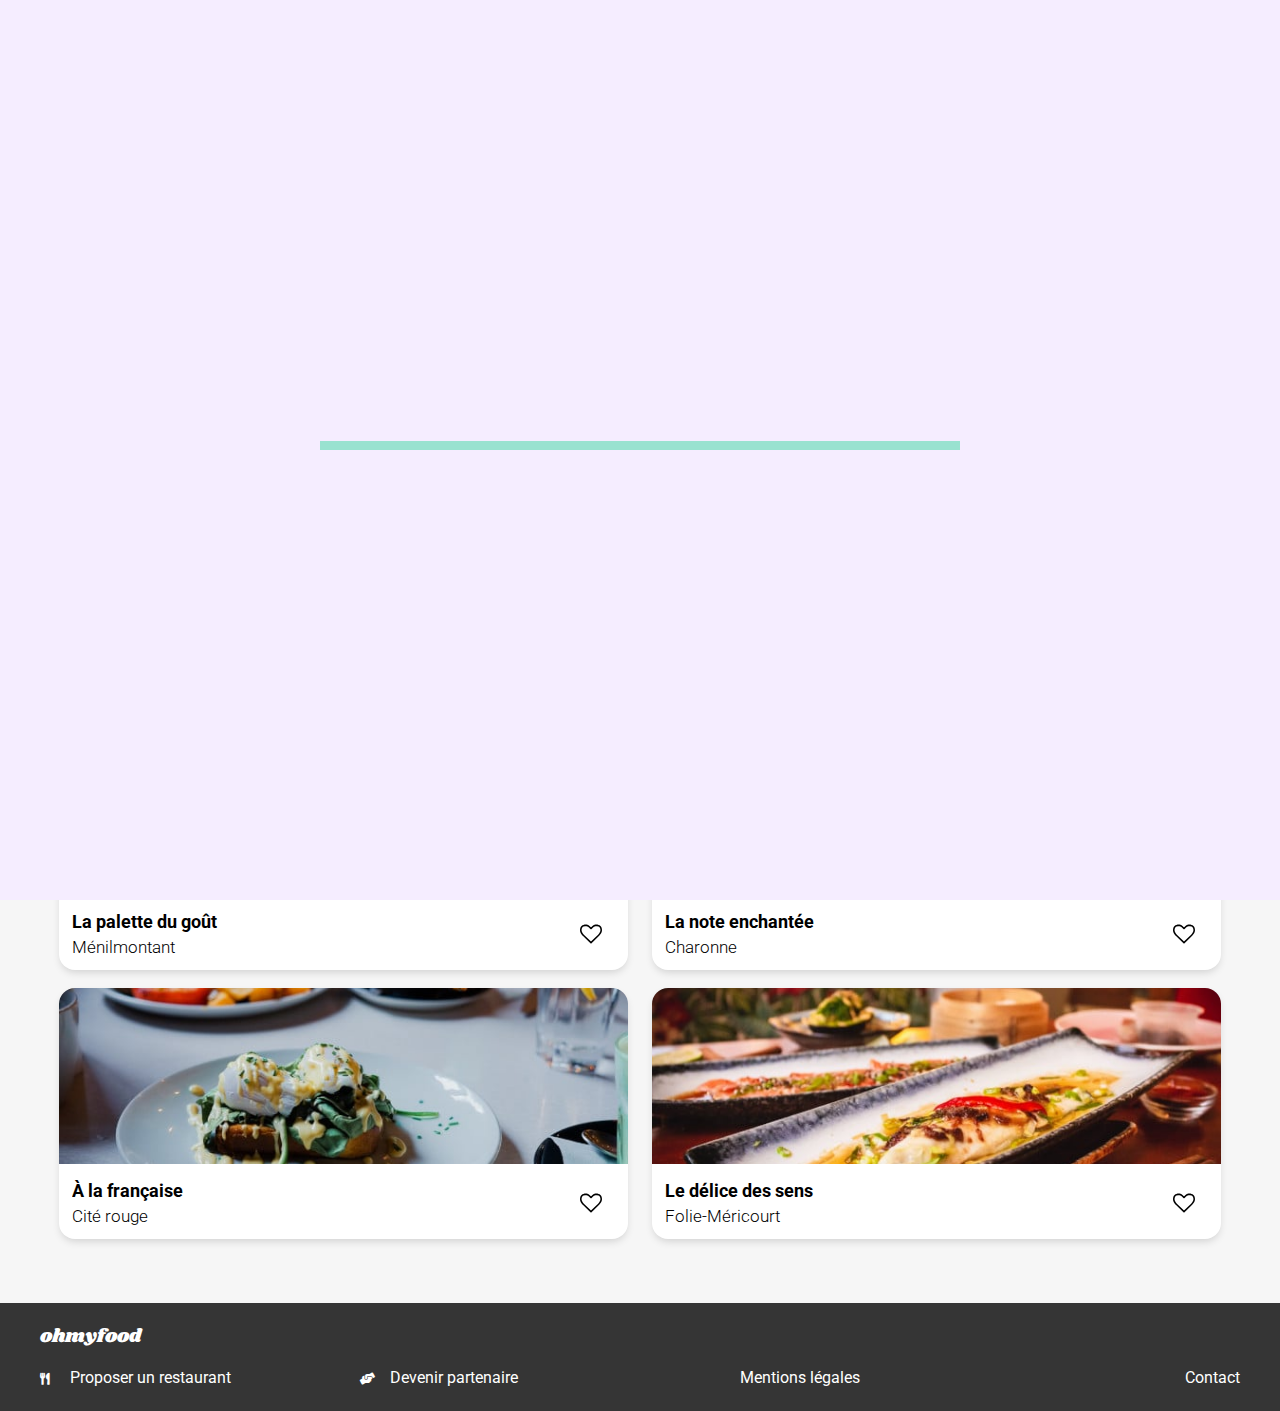
==== commit 78692484: "final version to control" ====
--- a/index.html
+++ b/index.html
@@ -7,10 +7,26 @@
     <meta name="description" content="Commandez votre repas en ligne dans des restaurants d'exception à Paris">
     <meta name="author" content="rocode" />
     <meta name="viewport" content="width=device-width, initial-scale=1.0" />
+    <link rel="preconnect" href="https://fonts.googleapis.com">
+    <link rel="preconnect" href="https://fonts.gstatic.com" crossorigin>
+    <link href="https://fonts.googleapis.com/css2?family=Roboto:wght@300;400;500;700&family=Shrikhand&display=swap" rel="stylesheet"> 
     <link rel="stylesheet" href="./public/css/main.css" media="all" />
 </head>
 
 <body>
+
+    <div class="preloader">
+        <div class="text-top">
+            <div>
+                <span>ohmyfood</span>
+                <span>votre repas d'exception en ligne</span>
+            </div>
+        </div>
+        <div class="text-bottom">
+            <div>chargement</div>
+        </div>
+        <div class="fade-out"></div>
+    </div>
 
     <div id="wrapper">
 
@@ -22,7 +38,7 @@
         </header>
 
         <!--  MAIN  -->
-        <main>
+        <main class="flexmain">
 
             <!-- main header -->
             <section class="home-head">
@@ -41,73 +57,96 @@
                 <h2>Fonctionnement</h2>
                 <nav>
                     <ul>
-                        <li>Choisissez un restaurant</li>
-                        <li>Composez votre menu</li>
-                        <li>Dégustez au restaurant</li>
+                        <li>
+                            <a href="#">
+                                <span class="home-nav__num">1</span>
+                                <i class="fas fa-mobile-alt home-nav__icon"></i>
+                                <span>Choisissez un restaurant</span>
+                            </a>
+                        </li>
+                        <li>
+                            <a href="#">
+                                <span class="home-nav__num">2</span>
+                                <i class="fas fa-list-ul home-nav__icon"></i>
+                                <span>Composez votre menu</span>
+                            </a>
+                        </li>
+                        <li>
+                            <a href="#">
+                                <span class="home-nav__num">3</span>
+                                <i class="fas fa-store home-nav__icon"></i>
+                                <span>Dégustez au restaurant</span>
+                            </a>
+                        </li>
                     </ul>
                 </nav>
             </section>
 
             <!-- main nav -->
-            <section id="rest" class="home-rest inner">
-                <h2>Restaurants</h2>
-                <div class="home-rest__block">
-                    <figure class="home-rest__box">
+            <section id="rest">
+
+                <div class="home-rest inner">
+                    <h2>Restaurants</h2>
+                    <div class="home-rest__block">
                         <a href="omf_rest1.html">
-                            <img src="./public/pic/restaurants/small/rest_1_lapalette.jpg" alt="restaurant La palette du goût" />
-                            <figcaption>
-                                <div class="home-rest__boxlib">
-                                    <h3>La palette du goût</h3>
-                                    <h6>Ménilmontant</h6>
-                                </div>
-                                <div class="home-rest__boxicon">
-                                    <div class="icon-heart"></div>
-                                </div>
-                            </figcaption>
+                            <figure class="home-rest__box">
+                                <img src="./public/pic/restaurants/small/rest_1_lapalette.jpg" alt="restaurant La palette du goût" />
+                                <div class="rest-new"></div>
+                                <figcaption>
+                                    <div class="home-rest__boxlib">
+                                        <h3>La palette du goût</h3>
+                                        <h6>Ménilmontant</h6>
+                                    </div>
+                                    <div class="home-rest__boxicon">
+                                        <div class="icon-heart__fill"><div class="icon-heart__empty"></div></div>
+                                    </div>
+                                </figcaption>
+                            </figure>
                         </a>
-                    </figure>
-                    <figure class="home-rest__box">
                         <a href="omf_rest2.html">
-                            <img src="./public/pic/restaurants/small/rest_2_lanote.jpg" alt="restaurant La note enchantée" />
-                            <figcaption>
-                                <div class="home-rest__boxlib">
-                                    <h3>La note enchantée</h3>
-                                    <h6>Charonne</h6>
-                                </div>
-                                <div class="home-rest__boxicon">
-                                    <div class="icon-heart"></div>
-                                </div>
-                            </figcaption>
+                            <figure class="home-rest__box">
+                                <img src="./public/pic/restaurants/small/rest_2_lanote.jpg" alt="restaurant La note enchantée" />
+                                <div class="rest-new"></div>
+                                <figcaption>
+                                    <div class="home-rest__boxlib">
+                                        <h3>La note enchantée</h3>
+                                        <h6>Charonne</h6>
+                                    </div>
+                                    <div class="home-rest__boxicon">
+                                        <div class="icon-heart__fill"><div class="icon-heart__empty"></div></div>
+                                    </div>
+                                </figcaption>
+                            </figure>
                         </a>
-                    </figure>
-                    <figure class="home-rest__box">
                         <a href="omf_rest3.html">
-                            <img src="./public/pic/restaurants/small/rest_3_alafrancaise.jpg" alt="restaurant A la française" />
-                            <figcaption>
-                                <div class="home-rest__boxlib">
-                                    <h3>À la française</h3>
-                                    <h6>Cité rouge</h6>
-                                </div>
-                                <div class="home-rest__boxicon">
-                                    <div class="icon-heart"></div>
-                                </div>
-                            </figcaption>
+                            <figure class="home-rest__box">
+                                <img src="./public/pic/restaurants/small/rest_3_alafrancaise.jpg" alt="restaurant A la française" />
+                                <figcaption>
+                                    <div class="home-rest__boxlib">
+                                        <h3>À la française</h3>
+                                        <h6>Cité rouge</h6>
+                                    </div>
+                                    <div class="home-rest__boxicon">
+                                        <div class="icon-heart__fill"><div class="icon-heart__empty"></div></div>
+                                    </div>
+                                </figcaption>
+                            </figure>
                         </a>
-                    </figure>
-                    <figure class="home-rest__box">
                         <a href="omf_rest4.html">
-                            <img src="./public/pic/restaurants/small/rest_4_ledelice.jpg" alt="restaurant Le délice des sens" />
-                            <figcaption>
-                                <div class="home-rest__boxlib">
-                                    <h3>Le délice des sens</h3>
-                                    <h6>Folie-Méricourt</h6>
-                                </div>
-                                <div class="home-rest__boxicon">
-                                    <div class="icon-heart"></div>
-                                </div>
-                            </figcaption>
+                            <figure class="home-rest__box">
+                                <img src="./public/pic/restaurants/small/rest_4_ledelice.jpg" alt="restaurant Le délice des sens" />
+                                <figcaption>
+                                    <div class="home-rest__boxlib">
+                                        <h3>Le délice des sens</h3>
+                                        <h6>Folie-Méricourt</h6>
+                                    </div>
+                                    <div class="home-rest__boxicon">
+                                        <div class="icon-heart__fill"><div class="icon-heart__empty"></div></div>
+                                    </div>
+                                </figcaption>
+                            </figure>
                         </a>
-                    </figure>
+                    </div>
                 </div>
             </section>
         </main>
@@ -131,7 +170,7 @@
                         <a href="">Mentions légales</a>
                     </li>
                     <li>
-                        <a href="">Contact</a>
+                        <a href="mailto:contact@ohmyfood.com">Contact</a>
                     </li>
                 </ul>
             </nav>
--- a/public/css/main.css
+++ b/public/css/main.css
@@ -1,4 +1,3 @@
-@import url("https://fonts.googleapis.com/css2?family=Roboto:wght@300;400;500;700&family=Shrikhand&display=swap");
 *,
 *::before,
 *::after {
@@ -35,8 +34,8 @@
   width: 100%;
   min-height: 100vh;
   color: #101010;
-  background: #f6f6f6;
-  font-family: Roboto, sans-serif;
+  background: white;
+  font-family: 'Roboto', sans-serif;
   font-size: 1rem;
   font-weight: normal;
   text-rendering: optimizeSpeed;
@@ -44,9 +43,6 @@
 }
 
 main {
-  -webkit-box-flex: 1;
-      -ms-flex-positive: 1;
-          flex-grow: 1;
   width: 100%;
 }
 
@@ -121,57 +117,291 @@
           box-shadow: 0px 4px 10px -2px rgba(0, 0, 0, 0.6);
 }
 
-.btn-nav {
-  font-size: 1.1rem;
-  font-weight: bold;
-  text-align: center;
-  margin: 0.4rem 1.2rem 0.4rem 0;
-  padding-right: 1.4rem;
-  height: 3.2rem;
-  border: 2px solid gainsboro;
-  border-radius: 2rem;
-  display: -webkit-box;
-  display: -ms-flexbox;
-  display: flex;
-  -webkit-box-orient: horizontal;
-  -webkit-box-direction: normal;
-      -ms-flex-flow: row;
-          flex-flow: row;
-  -webkit-box-align: center;
-      -ms-flex-align: center;
-          align-items: center;
-  -webkit-box-pack: center;
-      -ms-flex-pack: center;
-          justify-content: center;
-  cursor: pointer;
-}
-
-.btn-dish {
+.home-nav a {
+  height: 4.5rem;
   width: 100%;
-  background: white;
-  -webkit-box-shadow: 0px 2px 10px -2px rgba(0, 0, 0, 0.2);
-          box-shadow: 0px 2px 10px -2px rgba(0, 0, 0, 0.2);
+  background: #f6f6f6;
+  -webkit-box-shadow: 0px 6px 10px -2px rgba(0, 0, 0, 0.16);
+          box-shadow: 0px 6px 10px -2px rgba(0, 0, 0, 0.16);
   border-radius: 1rem;
   cursor: pointer;
 }
 
-.btn-dish:hover {
-  -webkit-box-shadow: 0px 2px 10px -2px rgba(0, 0, 0, 0.4);
-          box-shadow: 0px 2px 10px -2px rgba(0, 0, 0, 0.4);
-}
-
-.icon-heart {
+.home-nav a:hover {
+  -webkit-box-shadow: 0px 6px 10px -2px rgba(0, 0, 0, 0.24);
+          box-shadow: 0px 6px 10px -2px rgba(0, 0, 0, 0.24);
+}
+
+.home-nav a:hover {
+  background: #f5edff;
+  -webkit-box-shadow: 0px 6px 10px -2px rgba(0, 0, 0, 0.24);
+          box-shadow: 0px 6px 10px -2px rgba(0, 0, 0, 0.24);
+}
+
+.btn-command {
+  margin: 2.875rem auto 3.625rem;
+}
+
+.icon-heart__fill, .icon-heart__empty {
   width: 22px;
   height: 22px;
   margin: auto;
-  background-image: url("/public/pic/icons/heart-outline.svg");
   background-position: center;
   background-size: cover;
+}
+
+.icon-heart__fill {
+  background-image: url("../pic/icons/heart-fill.svg");
+}
+
+.icon-heart__empty {
+  background-color: white;
+  background-image: url("../pic/icons/heart-outline.svg");
   cursor: pointer;
-}
-
-.icon-heart:hover {
-  background-image: url("/public/pic/icons/heart-fill.svg");
+  -webkit-transition: opacity 0.5s ease-in-out;
+  -o-transition: opacity 0.5s ease-in-out;
+  transition: opacity 0.5s ease-in-out;
+}
+
+.icon-heart__empty:hover {
+  opacity: 0;
+}
+
+@-webkit-keyframes dishfade {
+  from {
+    -webkit-transform: translateY(1rem);
+            transform: translateY(1rem);
+    opacity: 0;
+  }
+  to {
+    -webkit-transform: translateY(0);
+            transform: translateY(0);
+    opacity: 1;
+  }
+}
+
+@keyframes dishfade {
+  from {
+    -webkit-transform: translateY(1rem);
+            transform: translateY(1rem);
+    opacity: 0;
+  }
+  to {
+    -webkit-transform: translateY(0);
+            transform: translateY(0);
+    opacity: 1;
+  }
+}
+
+.dish-up__delay1 {
+  -webkit-animation: dishfade 0.8s;
+          animation: dishfade 0.8s;
+  -webkit-animation-delay: 0.05s;
+          animation-delay: 0.05s;
+  -webkit-animation-fill-mode: forwards;
+          animation-fill-mode: forwards;
+  opacity: 0;
+}
+
+.dish-up__delay2 {
+  -webkit-animation: dishfade 0.8s;
+          animation: dishfade 0.8s;
+  -webkit-animation-delay: 0.15s;
+          animation-delay: 0.15s;
+  -webkit-animation-fill-mode: forwards;
+          animation-fill-mode: forwards;
+  opacity: 0;
+}
+
+.dish-up__delay3 {
+  -webkit-animation: dishfade 0.8s;
+          animation: dishfade 0.8s;
+  -webkit-animation-delay: 0.25s;
+          animation-delay: 0.25s;
+  -webkit-animation-fill-mode: forwards;
+          animation-fill-mode: forwards;
+  opacity: 0;
+}
+
+@-webkit-keyframes dishwidth {
+  from {
+    width: 0;
+  }
+  to {
+    width: 3.75rem;
+  }
+}
+
+@keyframes dishwidth {
+  from {
+    width: 0;
+  }
+  to {
+    width: 3.75rem;
+  }
+}
+
+@-webkit-keyframes showtop {
+  from {
+    -webkit-transform: translate3d(0, 100%, 0);
+            transform: translate3d(0, 100%, 0);
+  }
+  to {
+    -webkit-transform: translate3d(0, 0, 0);
+            transform: translate3d(0, 0, 0);
+  }
+}
+
+@keyframes showtop {
+  from {
+    -webkit-transform: translate3d(0, 100%, 0);
+            transform: translate3d(0, 100%, 0);
+  }
+  to {
+    -webkit-transform: translate3d(0, 0, 0);
+            transform: translate3d(0, 0, 0);
+  }
+}
+
+@-webkit-keyframes showbottom {
+  from {
+    -webkit-transform: translate3d(0, -100%, 0);
+            transform: translate3d(0, -100%, 0);
+  }
+  to {
+    -webkit-transform: translate3d(0, 0, 0);
+            transform: translate3d(0, 0, 0);
+  }
+}
+
+@keyframes showbottom {
+  from {
+    -webkit-transform: translate3d(0, -100%, 0);
+            transform: translate3d(0, -100%, 0);
+  }
+  to {
+    -webkit-transform: translate3d(0, 0, 0);
+            transform: translate3d(0, 0, 0);
+  }
+}
+
+@-webkit-keyframes loaderpage {
+  from {
+    opacity: 1;
+  }
+  50% {
+    opacity: 1;
+  }
+  99% {
+    opacity: 0;
+  }
+  to {
+    visibility: hidden;
+    opacity: 0;
+  }
+}
+
+@keyframes loaderpage {
+  from {
+    opacity: 1;
+  }
+  50% {
+    opacity: 1;
+  }
+  99% {
+    opacity: 0;
+  }
+  to {
+    visibility: hidden;
+    opacity: 0;
+  }
+}
+
+.preloader {
+  z-index: 9999;
+  width: 100%;
+  height: 100%;
+  position: fixed;
+  font-family: Roboto;
+  background: #f5edff;
+  -webkit-animation: loaderpage 3s ease-in-out normal forwards;
+          animation: loaderpage 3s ease-in-out normal forwards;
+  opacity: 1;
+}
+
+.preloader > div {
+  width: 50%;
+  height: 50%;
+  -webkit-transform: translate(50%, 0);
+      -ms-transform: translate(50%, 0);
+          transform: translate(50%, 0);
+  overflow: hidden;
+  position: absolute;
+}
+
+.preloader > div div {
+  padding: 2vmin 0;
+  position: absolute;
+}
+
+.preloader > div div span {
+  display: block;
+}
+
+.preloader > div div span:first-child {
+  font-family: Shrikhand;
+  font-size: 8vmin;
+  line-height: 8vmin;
+  color: #9356DC;
+}
+
+.preloader > div div span:last-child {
+  font-weight: 400;
+  font-size: 3.4vmin;
+  color: #FF79DA;
+}
+
+.preloader > div.text-top {
+  top: 0;
+  text-align: center;
+  border-bottom: 1vmin solid #99E2D0;
+}
+
+.preloader > div.text-top div {
+  bottom: 0;
+  width: 100%;
+  -webkit-animation: showtop 0.6s;
+          animation: showtop 0.6s;
+  -webkit-animation-delay: 0.1s;
+          animation-delay: 0.1s;
+  -webkit-animation-fill-mode: forwards;
+          animation-fill-mode: forwards;
+  -webkit-transform: translate(0, 100%);
+      -ms-transform: translate(0, 100%);
+          transform: translate(0, 100%);
+}
+
+.preloader > div.text-bottom {
+  bottom: 0;
+  text-align: center;
+}
+
+.preloader > div.text-bottom div {
+  top: 0;
+  width: 100%;
+  font-size: 3vmin;
+  font-weight: bold;
+  text-transform: uppercase;
+  color: #4acbab;
+  -webkit-animation: showbottom 0.3s;
+          animation: showbottom 0.3s;
+  -webkit-animation-delay: 0.7s;
+          animation-delay: 0.7s;
+  -webkit-animation-fill-mode: forwards;
+          animation-fill-mode: forwards;
+  -webkit-transform: translate(0, -100%);
+      -ms-transform: translate(0, -100%);
+          transform: translate(0, -100%);
 }
 
 #wrapper {
@@ -193,14 +423,20 @@
 
 .inner {
   max-width: 1200px;
-  margin: auto;
+  margin: 0 auto;
+}
+
+.flexmain {
+  -webkit-box-flex: 1;
+      -ms-flex: 1;
+          flex: 1;
 }
 
 .head-logo {
   padding-top: 1.375rem;
   padding-bottom: 0.75rem;
   width: 100%;
-  background: white;
+  background: transparent;
 }
 
 .head-logo a {
@@ -217,7 +453,7 @@
   -webkit-box-pack: center;
       -ms-flex-pack: center;
           justify-content: center;
-  max-width: 18%;
+  max-width: 20%;
   min-width: 10.45rem;
   height: auto;
   margin: auto;
@@ -240,6 +476,32 @@
 
 footer ul {
   line-height: 1.625rem;
+  display: -webkit-box;
+  display: -ms-flexbox;
+  display: flex;
+  -webkit-box-orient: horizontal;
+  -webkit-box-direction: normal;
+      -ms-flex-flow: row wrap;
+          flex-flow: row wrap;
+  -webkit-box-align: stretch;
+      -ms-flex-align: stretch;
+          align-items: stretch;
+  -webkit-box-pack: justify;
+      -ms-flex-pack: justify;
+          justify-content: space-between;
+}
+
+footer li {
+  width: 15rem;
+}
+
+@media screen and (min-width: 1024px) {
+  footer li:nth-child(3) {
+    text-align: center;
+  }
+  footer li:last-child {
+    text-align: right;
+  }
 }
 
 footer a {
@@ -270,10 +532,10 @@
   height: 3.125rem;
   font-weight: 500;
   color: #353535;
-  background: -webkit-gradient(linear, left top, left bottom, from(#cecece), color-stop(10%, #eaeaea));
-  background: -webkit-linear-gradient(top, #cecece 0%, #eaeaea 10%);
-  background: -o-linear-gradient(top, #cecece 0%, #eaeaea 10%);
-  background: linear-gradient(180deg, #cecece 0%, #eaeaea 10%);
+  background: -webkit-gradient(linear, left top, left bottom, from(rgba(53, 53, 53, 0.24)), color-stop(10%, #eaeaea));
+  background: -webkit-linear-gradient(top, rgba(53, 53, 53, 0.24), #eaeaea 10%);
+  background: -o-linear-gradient(top, rgba(53, 53, 53, 0.24), #eaeaea 10%);
+  background: linear-gradient(180deg, rgba(53, 53, 53, 0.24), #eaeaea 10%);
   display: -webkit-box;
   display: -ms-flexbox;
   display: flex;
@@ -294,6 +556,8 @@
 }
 
 .home-head__titles {
+  width: 100%;
+  background: #f6f6f6;
   padding-top: 3rem;
   padding-bottom: 3.5625rem;
 }
@@ -305,6 +569,7 @@
 .home-head__subtitle {
   margin-top: 0.8125rem;
   margin-bottom: 1.9375rem;
+  padding: 0 1.1875rem;
   font-weight: 300;
   font-size: 1.125rem;
   line-height: 1.3125rem;
@@ -330,9 +595,94 @@
   padding-top: 3.0625rem;
 }
 
+.home-nav ul {
+  display: -webkit-box;
+  display: -ms-flexbox;
+  display: flex;
+  -webkit-box-orient: horizontal;
+  -webkit-box-direction: normal;
+      -ms-flex-flow: row wrap;
+          flex-flow: row wrap;
+  -webkit-box-align: stretch;
+      -ms-flex-align: stretch;
+          align-items: stretch;
+  -ms-flex-pack: distribute;
+      justify-content: space-around;
+  margin: 1rem 0 3.5rem;
+  padding-left: 0.75rem;
+}
+
+.home-nav li {
+  width: 21rem;
+}
+
+.home-nav a {
+  margin: 0.75rem 0;
+  display: -webkit-box;
+  display: -ms-flexbox;
+  display: flex;
+  -webkit-box-orient: horizontal;
+  -webkit-box-direction: normal;
+      -ms-flex-flow: row;
+          flex-flow: row;
+  -webkit-box-align: center;
+      -ms-flex-align: center;
+          align-items: center;
+  -webkit-box-pack: left;
+      -ms-flex-pack: left;
+          justify-content: left;
+  font-weight: 500;
+  text-decoration: none;
+  color: initial;
+}
+
+.home-nav a:hover .home-nav__icon {
+  color: #9356DC;
+}
+
+.home-nav i {
+  font-size: 1.25rem;
+}
+
+.home-nav__num {
+  margin-left: -0.75rem;
+  width: 1.5rem;
+  height: 1.5rem;
+  font-size: 0.875rem;
+  color: white;
+  background: #9356DC;
+  border-radius: 50%;
+  display: -webkit-box;
+  display: -ms-flexbox;
+  display: flex;
+  -webkit-box-orient: horizontal;
+  -webkit-box-direction: normal;
+      -ms-flex-flow: row;
+          flex-flow: row;
+  -webkit-box-align: center;
+      -ms-flex-align: center;
+          align-items: center;
+  -webkit-box-pack: center;
+      -ms-flex-pack: center;
+          justify-content: center;
+}
+
+.home-nav__icon {
+  width: 4rem;
+  font-size: 1.1875rem;
+  color: grey;
+  text-align: center;
+}
+
+#rest {
+  width: 100%;
+  background: #f6f6f6;
+}
+
 .home-rest {
-  width: 100%;
-  background: transparent;
+  max-width: 1200px;
+  margin: 0 auto;
+  padding: 0 1.1875rem;
   display: -webkit-box;
   display: -ms-flexbox;
   display: flex;
@@ -346,9 +696,21 @@
   -webkit-box-pack: center;
       -ms-flex-pack: center;
           justify-content: center;
-  padding: 0 1.1875rem;
   padding-top: 3.375rem;
   padding-bottom: 4rem;
+}
+
+.home-rest a:link {
+  width: 100%;
+  color: initial;
+  text-decoration: none;
+  cursor: pointer;
+}
+
+@media screen and (min-width: 768px) {
+  .home-rest a:link {
+    width: 49%;
+  }
 }
 
 .home-rest__block {
@@ -362,29 +724,29 @@
   -webkit-box-align: stretch;
       -ms-flex-align: stretch;
           align-items: stretch;
-  -webkit-box-pack: center;
-      -ms-flex-pack: center;
-          justify-content: center;
-  flex-flow: row wrap;
+  -webkit-box-pack: justify;
+      -ms-flex-pack: justify;
+          justify-content: space-between;
   -ms-flex-line-pack: justify;
       align-content: space-between;
   height: 66.125rem;
   margin-top: 1.4375rem;
 }
 
+@media screen and (min-width: 768px) {
+  .home-rest__block {
+    height: 32.5rem;
+  }
+}
+
 .home-rest__box {
   width: 100%;
   height: 15.6875rem;
+  position: relative;
   background: white;
   border-radius: 1rem;
   -webkit-box-shadow: 0px 4px 8px -2px rgba(0, 0, 0, 0.16);
           box-shadow: 0px 4px 8px -2px rgba(0, 0, 0, 0.16);
-}
-
-.home-rest__box a:link {
-  color: initial;
-  text-decoration: none;
-  cursor: pointer;
 }
 
 .home-rest__box img {
@@ -392,9 +754,16 @@
   height: 70%;
   -o-object-fit: cover;
      object-fit: cover;
-  -o-object-position: center;
-     object-position: center;
+  -o-object-position: bottom;
+     object-position: bottom;
   border-radius: 1rem 1rem 0 0;
+}
+
+@media screen and (min-width: 1024px) {
+  .home-rest__box img {
+    -o-object-position: center;
+       object-position: center;
+  }
 }
 
 .home-rest__box:hover {
@@ -457,10 +826,19 @@
   margin: auto;
 }
 
-.rest-head__back1, .rest-head__back2, .rest-head__back3, .rest-head__back4 {
-  height: 16.25rem;
-  background-position: center;
-  background-size: cover;
+.rest-new {
+  position: absolute;
+  top: 0.75rem;
+  right: 0.75rem;
+  width: 5rem;
+  height: 1.875rem;
+  font-weight: 500;
+  font-size: 0.875rem;
+  color: #278870;
+  border-radius: 2px;
+  background: #99E2D0;
+  -webkit-box-shadow: 0px 4px 8px -2px rgba(0, 0, 0, 0.16);
+          box-shadow: 0px 4px 8px -2px rgba(0, 0, 0, 0.16);
   display: -webkit-box;
   display: -ms-flexbox;
   display: flex;
@@ -468,42 +846,73 @@
   -webkit-box-direction: normal;
       -ms-flex-flow: row;
           flex-flow: row;
-  -webkit-box-align: end;
-      -ms-flex-align: end;
-          align-items: flex-end;
+  -webkit-box-align: center;
+      -ms-flex-align: center;
+          align-items: center;
   -webkit-box-pack: center;
       -ms-flex-pack: center;
           justify-content: center;
 }
 
-.rest-head {
-  text-align: center;
+.rest-new:before {
+  content: "Nouveau";
+}
+
+.rest-head__back1, .rest-head__back2, .rest-head__back3, .rest-head__back4 {
+  width: 100%;
+  min-height: 16.25rem;
+  background-position: center;
+  background-size: cover;
+  -webkit-box-flex: 1;
+      -ms-flex: 1;
+          flex: 1;
 }
 
 .rest-head__back1 {
-  background-image: url("/public/pic/restaurants/large/rest_1_lapalette.jpg");
+  background-image: url("../pic/restaurants/large/rest_1_lapalette.jpg");
 }
 
 .rest-head__back2 {
-  background-image: url("/public/pic/restaurants/large/rest_2_lanote.jpg");
+  background-image: url("../pic/restaurants/large/rest_2_lanote.jpg");
 }
 
 .rest-head__back3 {
-  background-image: url("/public/pic/restaurants/large/rest_3_alafrancaise.jpg");
+  background-image: url("../pic/restaurants/large/rest_3_alafrancaise.jpg");
 }
 
 .rest-head__back4 {
-  background-image: url("/public/pic/restaurants/large/rest_4_ledelice.jpg");
+  background-image: url("../pic/restaurants/large/rest_4_ledelice.jpg");
 }
 
 .rest-head__card {
   width: 100%;
   height: 2.5rem;
+  margin-top: -2.1rem;
   border-radius: 2.1rem 2.1rem 0 0;
+  width: 100%;
   background: #f6f6f6;
 }
 
-.rest-head__title {
+.rest-card {
+  width: 100%;
+  background: #f6f6f6;
+  padding: 0 0.875rem;
+  display: -webkit-box;
+  display: -ms-flexbox;
+  display: flex;
+  -webkit-box-orient: vertical;
+  -webkit-box-direction: normal;
+      -ms-flex-flow: column;
+          flex-flow: column;
+  -webkit-box-align: stretch;
+      -ms-flex-align: stretch;
+          align-items: stretch;
+  -webkit-box-pack: center;
+      -ms-flex-pack: center;
+          justify-content: center;
+}
+
+.rest-card__header {
   width: 20.9375rem;
   margin: -0.125rem auto 0;
   text-align: left;
@@ -522,33 +931,43 @@
           justify-content: center;
 }
 
-.rest-head__title h1 {
+.rest-card__header h1 {
   -webkit-box-flex: 1;
-      -ms-flex-positive: 1;
-          flex-grow: 1;
+      -ms-flex: 1;
+          flex: 1;
   font-family: Shrikhand;
   font-size: 1.6875rem;
 }
 
-.rest-card {
-  padding: 0 0.875rem;
+.rest-card__dishes {
   display: -webkit-box;
   display: -ms-flexbox;
   display: flex;
-  -webkit-box-orient: vertical;
+  -webkit-box-orient: horizontal;
   -webkit-box-direction: normal;
-      -ms-flex-flow: column;
-          flex-flow: column;
+      -ms-flex-flow: row wrap;
+          flex-flow: row wrap;
   -webkit-box-align: stretch;
       -ms-flex-align: stretch;
           align-items: stretch;
-  -webkit-box-pack: center;
-      -ms-flex-pack: center;
-          justify-content: center;
+  -ms-flex-pack: distribute;
+      justify-content: space-around;
 }
 
 .rest-card__box {
   width: 100%;
+}
+
+@media screen and (min-width: 768px) {
+  .rest-card__box {
+    width: 49%;
+  }
+}
+
+@media screen and (min-width: 1024px) {
+  .rest-card__box {
+    width: 32%;
+  }
 }
 
 .rest-card__title {
@@ -567,9 +986,16 @@
 }
 
 .rest-card__dish {
+  overflow: hidden;
+  width: 100%;
+  background: white;
+  -webkit-box-shadow: 0px 6px 10px -2px rgba(0, 0, 0, 0.16);
+          box-shadow: 0px 6px 10px -2px rgba(0, 0, 0, 0.16);
+  border-radius: 1rem;
+  cursor: pointer;
   height: 4.25rem;
   margin-top: 0.875rem;
-  padding: 0.625rem;
+  padding-left: 0.625rem;
   display: -webkit-box;
   display: -ms-flexbox;
   display: flex;
@@ -585,7 +1011,23 @@
           justify-content: center;
 }
 
+.rest-card__dish:hover {
+  -webkit-box-shadow: 0px 6px 10px -2px rgba(0, 0, 0, 0.24);
+          box-shadow: 0px 6px 10px -2px rgba(0, 0, 0, 0.24);
+}
+
+.rest-card__dish:hover .rest-card__dishok {
+  width: 4rem;
+}
+
+.rest-card__dish:hover .rest-card__dishok > .icon-ok {
+  -webkit-transform: rotate(0deg);
+      -ms-transform: rotate(0deg);
+          transform: rotate(0deg);
+}
+
 .rest-card__dishname {
+  padding: 0.625rem 0;
   -webkit-box-flex: 1;
       -ms-flex: 1;
           flex: 1;
@@ -616,6 +1058,7 @@
 .rest-card__dishprice {
   width: 3rem;
   margin: auto 0.75rem 0 0;
+  padding: 0.625rem 0;
   font-weight: 700;
   font-size: 0.9575rem;
   line-height: initial;
@@ -623,31 +1066,46 @@
 }
 
 .rest-card__dishok {
-  min-width: 3.75rem;
+  overflow: hidden;
   height: 100%;
+  width: 0;
   text-align: center;
-  vertical-align: middle;
-  border-radius: 1rem;
   background: #99E2D0;
-  margin: auto;
-  display: none;
-}
-
-.rest-card__dishok:before {
-  margin: auto;
+  display: -webkit-box;
+  display: -ms-flexbox;
+  display: flex;
+  -webkit-box-orient: horizontal;
+  -webkit-box-direction: normal;
+      -ms-flex-flow: row;
+          flex-flow: row;
+  -webkit-box-align: center;
+      -ms-flex-align: center;
+          align-items: center;
+  -webkit-box-pack: center;
+      -ms-flex-pack: center;
+          justify-content: center;
+  -webkit-transition: width 0.3s ease-in-out;
+  -o-transition: width 0.3s ease-in-out;
+  transition: width 0.3s ease-in-out;
+}
+
+.icon-ok {
   font-family: "Font Awesome 5 Free";
   font-weight: 900;
-  font-size: 1rem;
+  font-size: 1.375rem;
   color: white;
+  -webkit-transform: rotate(360deg);
+      -ms-transform: rotate(360deg);
+          transform: rotate(360deg);
+  -webkit-transition: -webkit-transform 0.4s ease-out;
+  transition: -webkit-transform 0.4s ease-out;
+  -o-transition: transform 0.4s ease-out;
+  transition: transform 0.4s ease-out;
+  transition: transform 0.4s ease-out, -webkit-transform 0.4s ease-out;
+}
+
+.icon-ok:before {
   content: "\f058";
-}
-
-.rest-card__dishok:hover {
-  display: block;
-}
-
-.btn-command {
-  margin: 2.875rem auto 3.625rem;
 }
 
 /*!
